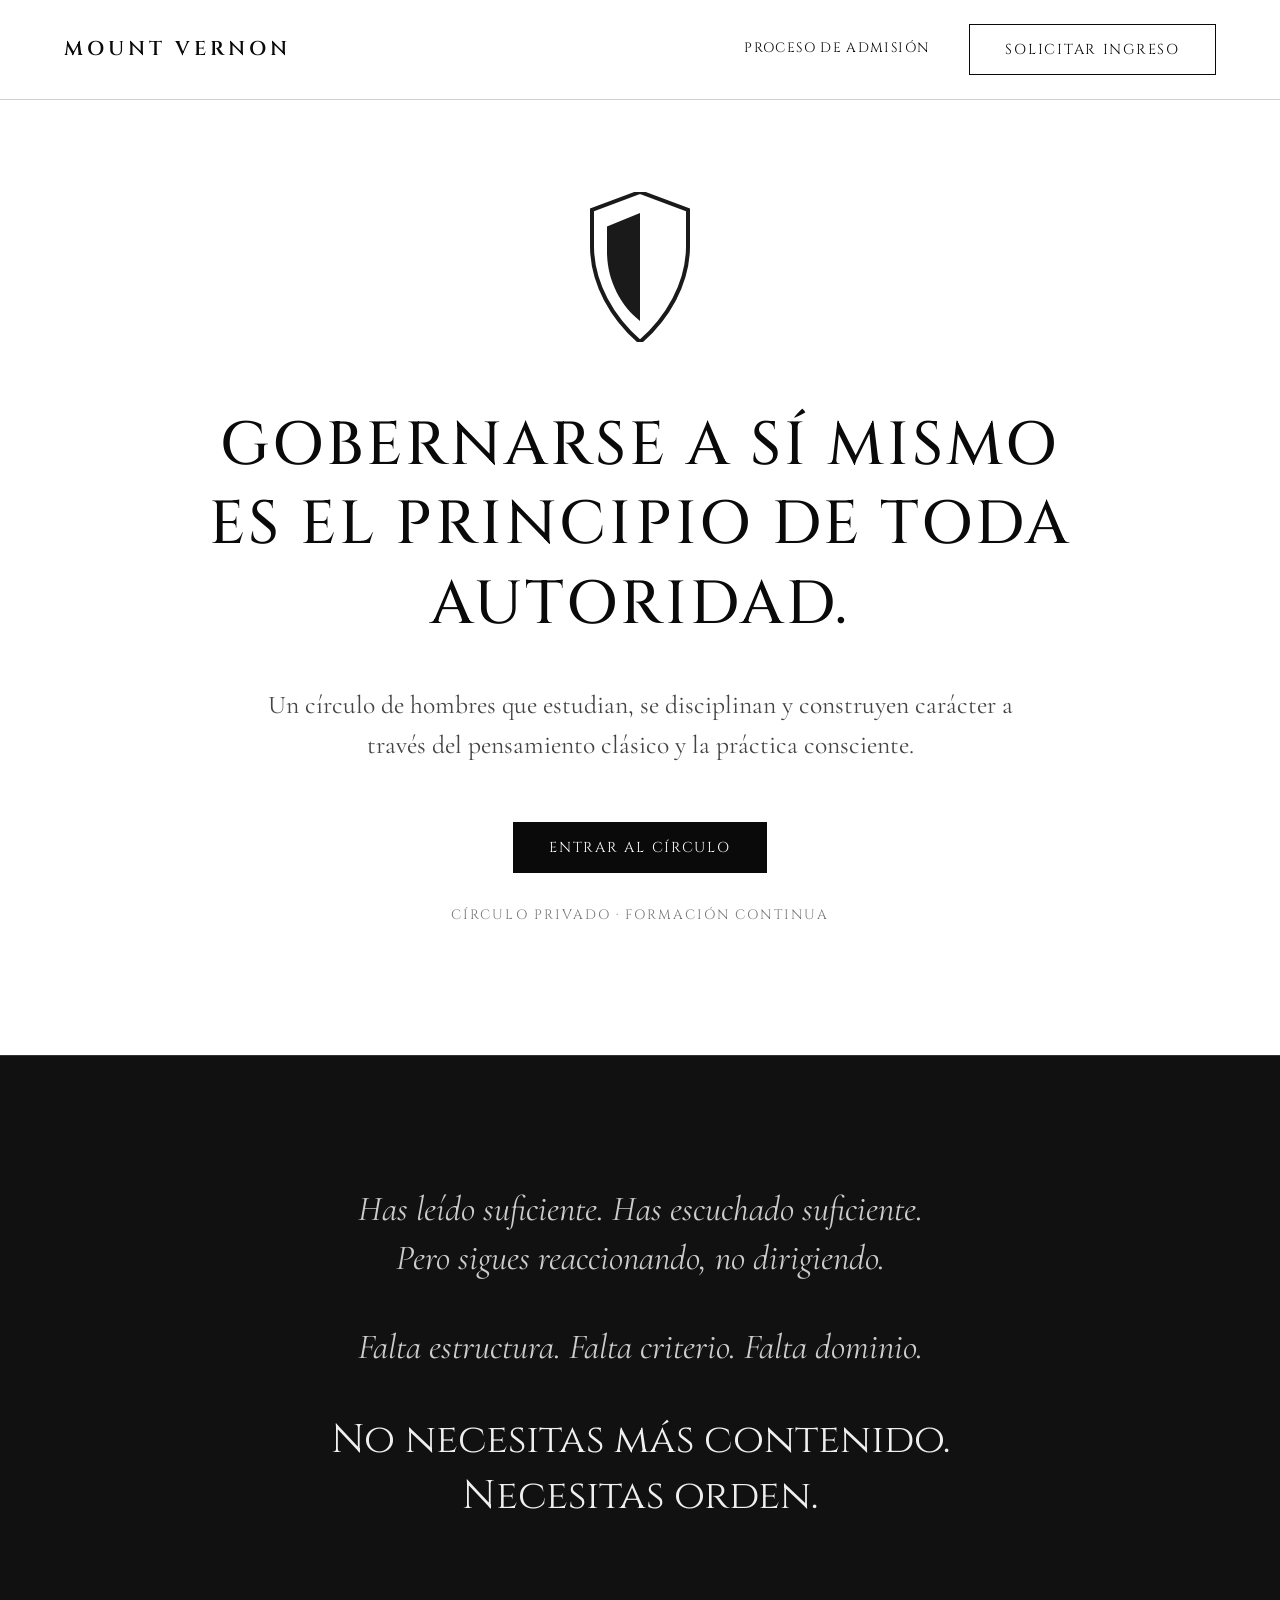
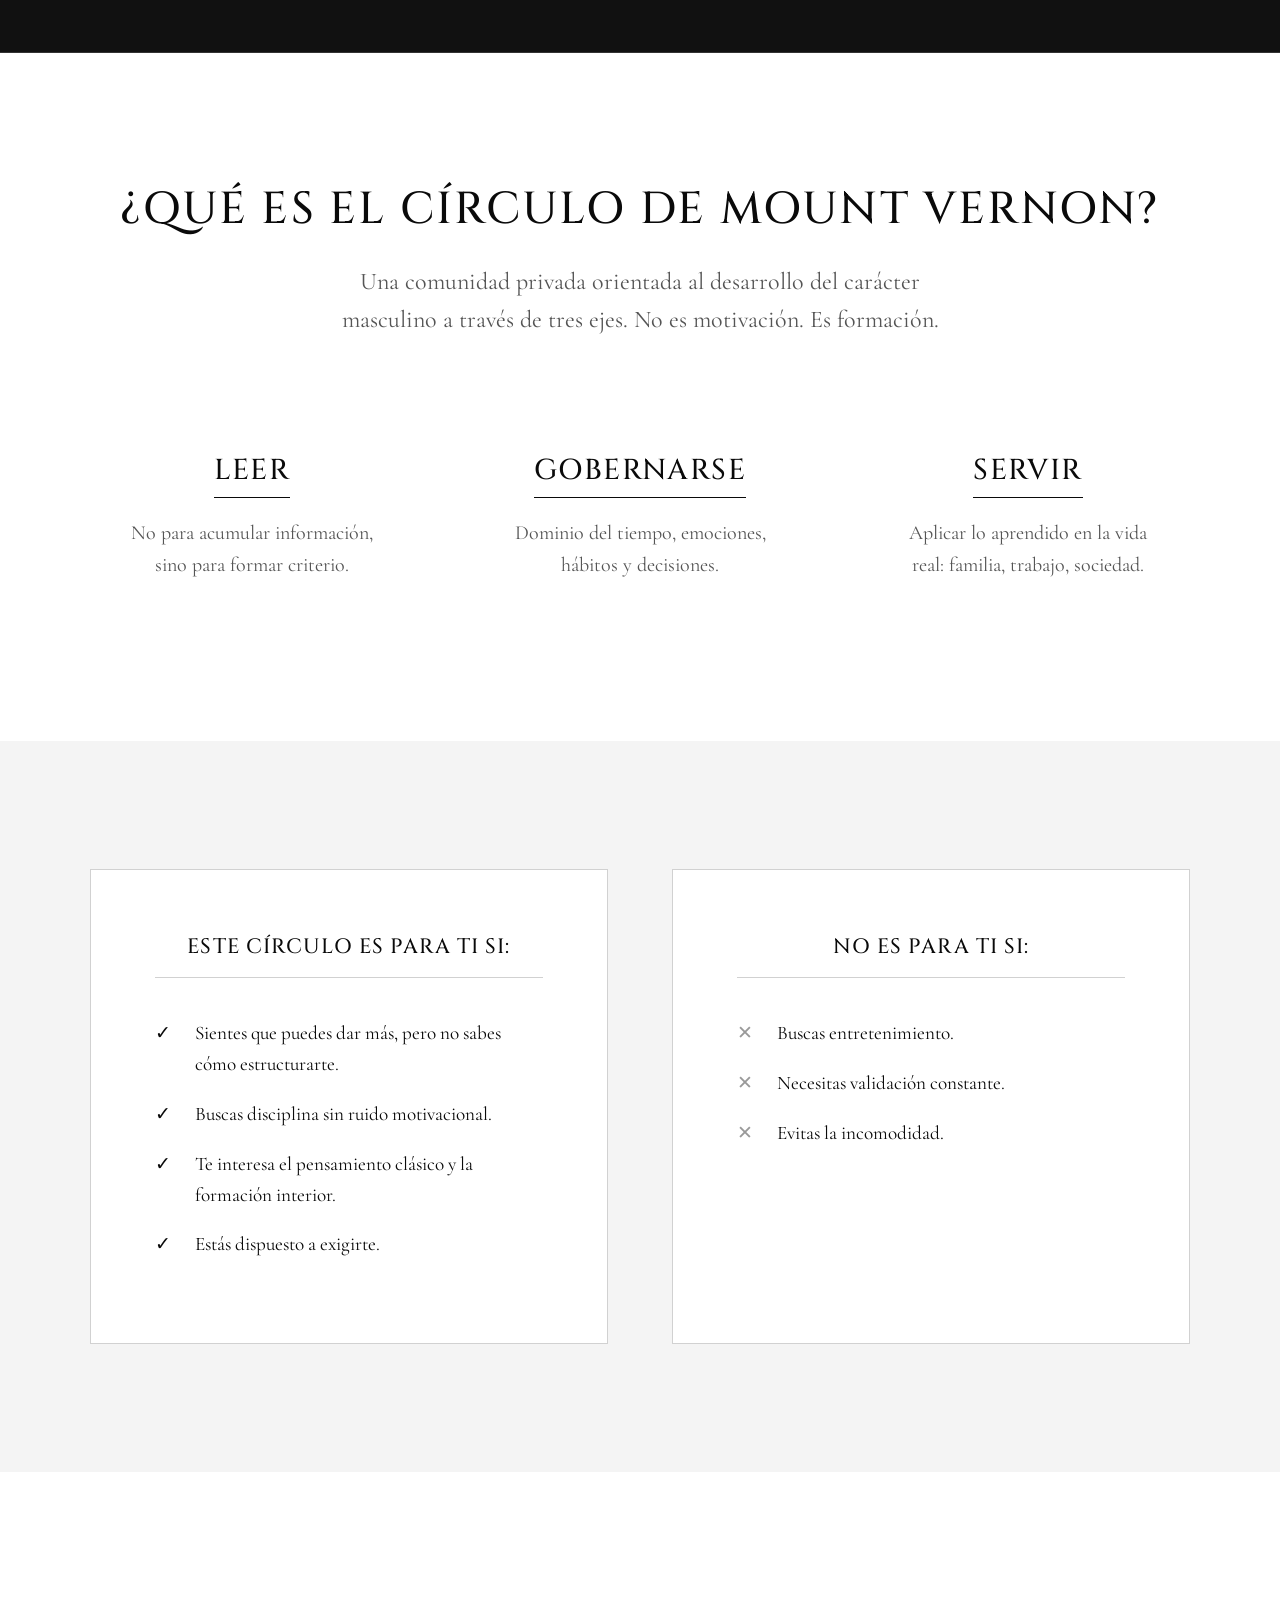
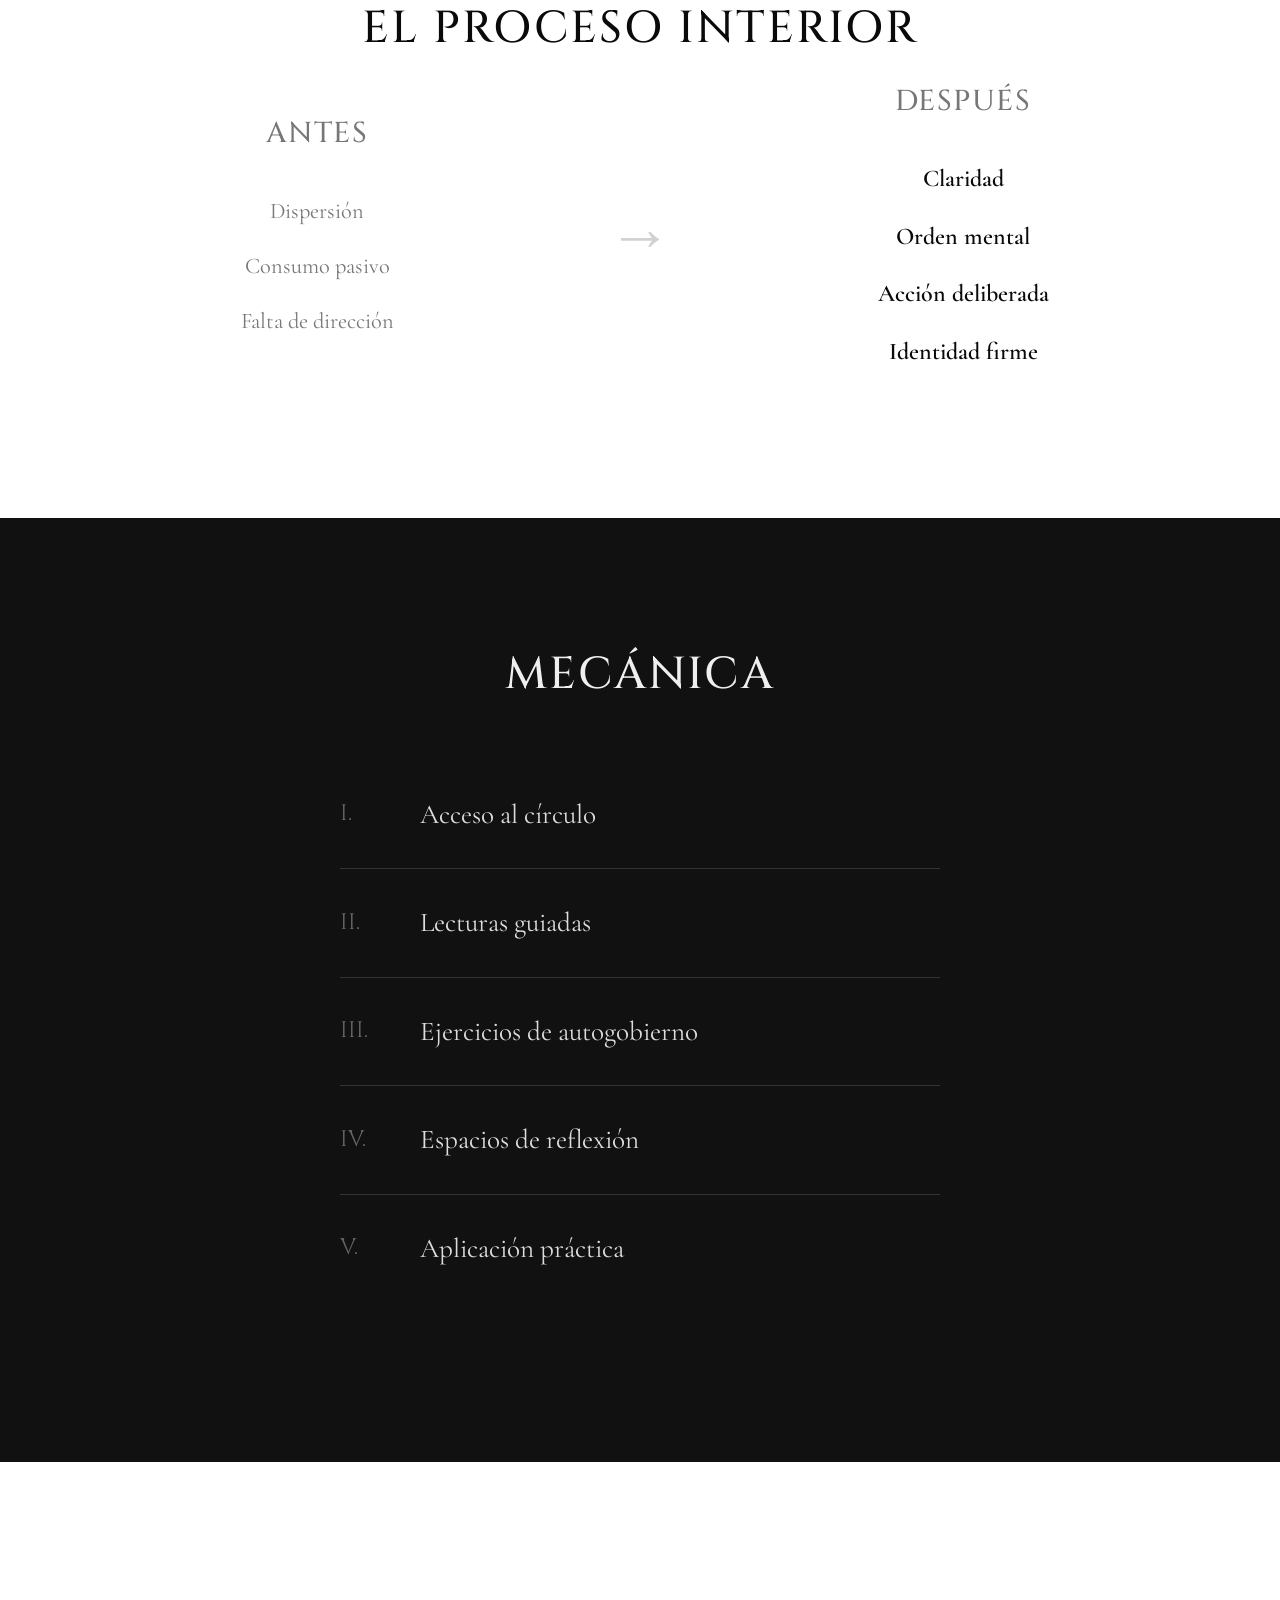
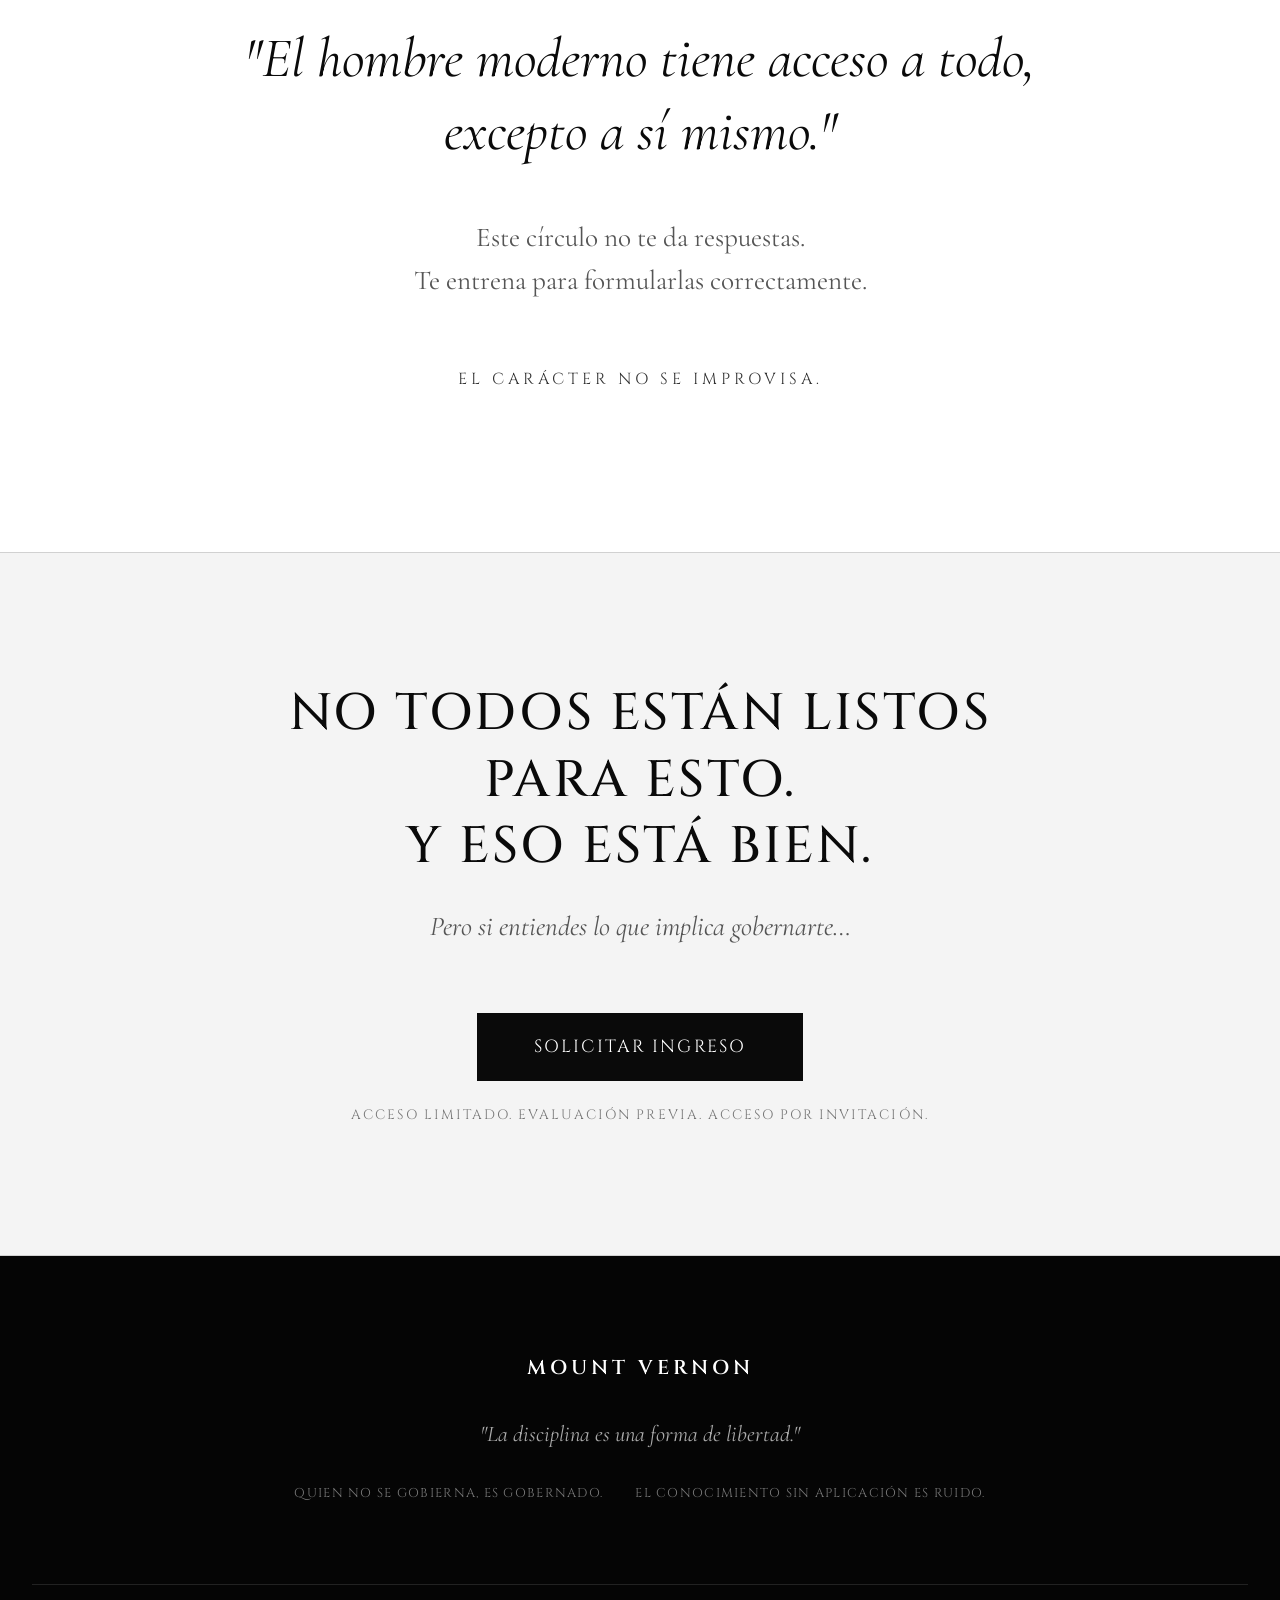
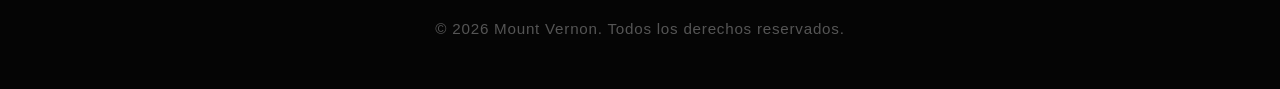
==== index.html @ 5b5f28da "feat: Implement initial Mount Vernon Circle landing page with HTML structure and CSS styling." ====
<!DOCTYPE html>
<html lang="es">
<head>
    <meta charset="UTF-8">
    <meta name="viewport" content="width=device-width, initial-scale=1.0">
    <title>Círculo de Mount Vernon</title>
    <link rel="stylesheet" href="styles.css">
    <link href="https://fonts.googleapis.com/css2?family=Cormorant+Garamond:ital,wght@0,400;0,500;0,600;0,700;1,400&family=Cinzel:wght@400;500;600;700&display=swap" rel="stylesheet">
</head>
<body>
    <header class="navbar">
        <div class="logo">MOUNT VERNON</div>
        <div class="nav-links">
            <a href="#proceso" class="nav-link">Proceso de admisión</a>
            <a href="#solicitar" class="btn btn-outline">Solicitar ingreso</a>
        </div>
    </header>

    <main>
        <!-- Hero Section -->
        <section class="hero symmetric">
            <div class="shield-placeholder">
                <svg width="120" height="150" viewBox="0 0 120 150" fill="none" xmlns="http://www.w3.org/2000/svg">
                    <path d="M60 0L12 18V54C12 91.56 32.58 126.3 60 150C87.42 126.3 108 91.56 108 54V18L60 0Z" stroke="#1A1A1A" stroke-width="4"/>
                    <path d="M60 21L27 34.5V60C27 88.08 40.59 113.85 60 129V21Z" fill="#1A1A1A"/>
                </svg>
            </div>
            <h1 class="headline">Gobernarse a sí mismo es el principio de toda autoridad.</h1>
            <p class="subtitle">Un círculo de hombres que estudian, se disciplinan y construyen carácter a través del pensamiento clásico y la práctica consciente.</p>
            <a href="#solicitar" class="btn btn-solid">Entrar al Círculo</a>
            <p class="microcopy">Círculo privado · Formación continua</p>
        </section>

        <!-- El Problema -->
        <section class="problem symmetric bg-dark text-light">
            <div class="narrow-container fadeIn">
                <p class="lead">Has leído suficiente. Has escuchado suficiente.<br>Pero sigues reaccionando, no dirigiendo.</p>
                <p class="lead">Falta estructura. Falta criterio. Falta dominio.</p>
                <p class="lead emphasis">No necesitas más contenido.<br>Necesitas orden.</p>
            </div>
        </section>

        <!-- Qué es el Círculo -->
        <section class="what-is symmetric">
            <h2 class="section-title">¿Qué es el Círculo de Mount Vernon?</h2>
            <p class="section-desc">Una comunidad privada orientada al desarrollo del carácter masculino a través de tres ejes. No es motivación. Es formación.</p>
            
            <div class="pillars">
                <div class="pillar">
                    <h3 class="pillar-title">Leer</h3>
                    <p>No para acumular información, sino para formar criterio.</p>
                </div>
                <div class="pillar">
                    <h3 class="pillar-title">Gobernarse</h3>
                    <p>Dominio del tiempo, emociones, hábitos y decisiones.</p>
                </div>
                <div class="pillar">
                    <h3 class="pillar-title">Servir</h3>
                    <p>Aplicar lo aprendido en la vida real: familia, trabajo, sociedad.</p>
                </div>
            </div>
        </section>

        <!-- Filtro: Para quién es -->
        <section class="filter symmetric bg-light">
            <div class="split-container">
                <div class="filter-box">
                    <h3 class="box-title">Este círculo es para ti si:</h3>
                    <ul class="check-list">
                        <li>Sientes que puedes dar más, pero no sabes cómo estructurarte.</li>
                        <li>Buscas disciplina sin ruido motivacional.</li>
                        <li>Te interesa el pensamiento clásico y la formación interior.</li>
                        <li>Estás dispuesto a exigirte.</li>
                    </ul>
                </div>
                <div class="filter-box">
                    <h3 class="box-title">No es para ti si:</h3>
                    <ul class="cross-list">
                        <li>Buscas entretenimiento.</li>
                        <li>Necesitas validación constante.</li>
                        <li>Evitas la incomodidad.</li>
                    </ul>
                </div>
            </div>
        </section>

        <!-- Transformación -->
        <section class="transformation symmetric">
            <h2 class="section-title">El Proceso Interior</h2>
            <div class="split-container align-center">
                <div class="trans-box before">
                    <h4 class="trans-label">Antes</h4>
                    <ul class="minimal-list">
                        <li>Dispersión</li>
                        <li>Consumo pasivo</li>
                        <li>Falta de dirección</li>
                    </ul>
                </div>
                <div class="trans-divider">
                    <span class="arrow">→</span>
                </div>
                <div class="trans-box after">
                    <h4 class="trans-label">Después</h4>
                    <ul class="minimal-list highlight">
                        <li>Claridad</li>
                        <li>Orden mental</li>
                        <li>Acción deliberada</li>
                        <li>Identidad firme</li>
                    </ul>
                </div>
            </div>
        </section>

        <!-- Mecánica -->
        <section id="proceso" class="mechanics symmetric bg-dark text-light">
            <h2 class="section-title text-light">Mecánica</h2>
            <ol class="steps-list">
                <li><span class="step-num">I.</span> Acceso al círculo</li>
                <li><span class="step-num">II.</span> Lecturas guiadas</li>
                <li><span class="step-num">III.</span> Ejercicios de autogobierno</li>
                <li><span class="step-num">IV.</span> Espacios de reflexión</li>
                <li><span class="step-num">V.</span> Aplicación práctica</li>
            </ol>
        </section>

        <!-- Mensaje Filosófico -->
        <section class="philosophy symmetric">
            <blockquote class="quote">
                "El hombre moderno tiene acceso a todo, excepto a sí mismo."
            </blockquote>
            <p class="quote-desc">Este círculo no te da respuestas.<br>Te entrena para formularlas correctamente.</p>
            <p class="microcopy-alt">El carácter no se improvisa.</p>
        </section>

        <!-- CTA Final -->
        <section id="solicitar" class="final-cta symmetric bg-light border-top">
            <div class="narrow-container">
                <h2 class="final-heading">No todos están listos para esto.<br>Y eso está bien.</h2>
                <p class="final-sub">Pero si entiendes lo que implica gobernarte…</p>
                <div class="cta-wrapper">
                    <a href="#" class="btn btn-solid large hover-invert">Solicitar ingreso</a>
                    <p class="microcopy meta-text">Acceso limitado. Evaluación previa. Acceso por invitación.</p>
                </div>
            </div>
        </section>
    </main>

    <footer class="footer symmetric">
        <p class="footer-logo">MOUNT VERNON</p>
        <p class="footer-text">"La disciplina es una forma de libertad."</p>
        <div class="footer-links">
            <a href="#">Quien no se gobierna, es gobernado.</a>
            <a href="#">El conocimiento sin aplicación es ruido.</a>
        </div>
        <p class="footer-copy">&copy; 2026 Mount Vernon. Todos los derechos reservados.</p>
    </footer>

    <script>
        // Simple fade-in animation on scroll
        const observer = new IntersectionObserver((entries) => {
            entries.forEach(entry => {
                if(entry.isIntersecting) {
                    entry.target.style.opacity = '1';
                    entry.target.style.transform = 'translateY(0)';
                }
            });
        }, { threshold: 0.1 });

        document.querySelectorAll('section').forEach(section => {
            section.style.opacity = '0';
            section.style.transform = 'translateY(20px)';
            section.style.transition = 'all 0.8s ease-out';
            observer.observe(section);
        });
    </script>
</body>
</html>
---- styles.css ----
/* Reset & Base */
* {
    margin: 0;
    padding: 0;
    box-sizing: border-box;
}

:root {
    --color-bg-light: #F4F4F4;
    --color-bg-white: #FFFFFF;
    --color-bg-dark: #111111;
    --color-text-dark: #0A0A0A;
    --color-text-light: #EFEFEF;
    --color-border: #D1D1D1;
    --color-border-dark: #333333;
    
    --font-serif: 'Cormorant Garamond', serif;
    --font-heading: 'Cinzel', serif;
}

body {
    font-family: var(--font-serif);
    background-color: var(--color-bg-white);
    color: var(--color-text-dark);
    line-height: 1.6;
    font-size: 1.15rem;
    -webkit-font-smoothing: antialiased;
    overflow-x: hidden;
}

/* Typography */
h1, h2, h3, h4, h5, h6 {
    font-family: var(--font-heading);
    font-weight: 500;
    text-transform: uppercase;
    letter-spacing: 0.05em;
    line-height: 1.3;
}

p {
    color: #333;
}

.bg-dark p {
    color: #CCC;
}

/* Layout utilities */
.symmetric {
    text-align: center;
    padding: 8rem 2rem;
    display: flex;
    flex-direction: column;
    align-items: center;
}

.bg-dark {
    background-color: var(--color-bg-dark);
    color: var(--color-text-light);
}

.bg-light {
    background-color: var(--color-bg-light);
}

.text-light {
    color: var(--color-text-light) !important;
}

.narrow-container {
    max-width: 800px;
    margin: 0 auto;
}

/* Navbar */
.navbar {
    display: flex;
    justify-content: space-between;
    align-items: center;
    padding: 1.5rem 4rem;
    border-bottom: 1px solid var(--color-border);
    position: fixed;
    top: 0;
    width: 100%;
    background: rgba(255, 255, 255, 0.95);
    backdrop-filter: blur(5px);
    z-index: 100;
}

.logo, .footer-logo {
    font-family: var(--font-heading);
    font-size: 1.25rem;
    letter-spacing: 0.2em;
    font-weight: 600;
    color: var(--color-text-dark);
}

.nav-links {
    display: flex;
    align-items: center;
    gap: 2.5rem;
}

.nav-link {
    font-family: var(--font-heading);
    font-size: 0.85rem;
    text-transform: uppercase;
    letter-spacing: 0.1em;
    color: var(--color-text-dark);
    text-decoration: none;
    transition: opacity 0.3s ease;
}

.nav-link:hover {
    opacity: 0.6;
}

/* Buttons */
.btn {
    display: inline-block;
    padding: 0.8rem 2.2rem;
    font-family: var(--font-heading);
    font-size: 0.9rem;
    text-transform: uppercase;
    letter-spacing: 0.12em;
    text-decoration: none;
    transition: all 0.4s ease;
    cursor: pointer;
}

.btn-outline {
    border: 1px solid var(--color-text-dark);
    color: var(--color-text-dark);
    background: transparent;
}

.btn-outline:hover {
    background: var(--color-text-dark);
    color: var(--color-bg-white);
}

.btn-solid {
    border: 1px solid var(--color-text-dark);
    background: var(--color-text-dark);
    color: var(--color-bg-white);
}

.btn-solid:hover {
    background: transparent;
    color: var(--color-text-dark);
}

.bg-dark .btn-solid {
    border-color: var(--color-text-light);
    background: var(--color-text-light);
    color: var(--color-bg-dark);
}

.bg-dark .btn-solid:hover {
    background: transparent;
    color: var(--color-text-light);
}

.btn.large {
    padding: 1.2rem 3.5rem;
    font-size: 1.1rem;
}

/* Hero */
.hero {
    padding-top: 12rem;
    padding-bottom: 8rem;
    min-height: 90vh;
    justify-content: center;
}

.shield-placeholder {
    margin-bottom: 3.5rem;
}

.headline {
    font-size: 3.8rem;
    max-width: 900px;
    margin-bottom: 2.5rem;
    color: var(--color-text-dark);
}

.subtitle {
    font-size: 1.6rem;
    max-width: 750px;
    margin-bottom: 3.5rem;
    color: #444;
}

.microcopy {
    margin-top: 2rem;
    font-size: 0.85rem;
    text-transform: uppercase;
    letter-spacing: 0.15em;
    font-family: var(--font-heading);
    color: #777;
}

/* Problem */
.problem {
    border-top: 1px solid var(--color-border-dark);
    border-bottom: 1px solid var(--color-border-dark);
}

.problem .lead {
    font-size: 2.2rem;
    margin-bottom: 2.5rem;
    line-height: 1.4;
    font-style: italic;
    color: #CCC;
}

.problem .lead.emphasis {
    font-style: normal;
    font-family: var(--font-heading);
    font-size: 2.5rem;
    margin-bottom: 0;
    color: var(--color-text-light);
}

/* What is */
.section-title {
    font-size: 2.8rem;
    margin-bottom: 1.5rem;
}

.section-desc {
    font-size: 1.5rem;
    max-width: 650px;
    margin-bottom: 5rem;
    color: #555;
}

.pillars {
    display: flex;
    justify-content: center;
    gap: 4rem;
    max-width: 1100px;
    width: 100%;
}

.pillar {
    flex: 1;
    text-align: center;
    padding: 2rem;
}

.pillar-title {
    font-size: 1.8rem;
    margin-bottom: 1.2rem;
    border-bottom: 1px solid var(--color-text-dark);
    padding-bottom: 0.5rem;
    display: inline-block;
}

.pillar p {
    font-size: 1.25rem;
    color: #555;
}

/* Filter */
.split-container {
    display: flex;
    max-width: 1100px;
    width: 100%;
    gap: 4rem;
    justify-content: center;
}

.align-center {
    align-items: center;
}

.filter-box {
    flex: 1;
    text-align: left;
    padding: 4rem;
    background: var(--color-bg-white);
    border: 1px solid var(--color-border);
    transition: transform 0.3s ease, box-shadow 0.3s ease;
}

.filter-box:hover {
    transform: translateY(-5px);
    box-shadow: 0 10px 30px rgba(0,0,0,0.05);
}

.box-title {
    font-size: 1.3rem;
    margin-bottom: 2.5rem;
    text-align: center;
    border-bottom: 1px solid var(--color-border);
    padding-bottom: 1rem;
}

ul.check-list, ul.cross-list {
    list-style: none;
    font-size: 1.2rem;
}

ul.check-list li, ul.cross-list li {
    margin-bottom: 1.2rem;
    position: relative;
    padding-left: 2.5rem;
}

ul.check-list li::before {
    content: "✓";
    position: absolute;
    left: 0;
    font-family: sans-serif;
    color: #0A0A0A;
}

ul.cross-list li::before {
    content: "✕";
    position: absolute;
    left: 0;
    font-family: sans-serif;
    color: #999;
}

/* Transformation */
.transformation {
    background-color: var(--color-bg-white);
}

.trans-box {
    flex: 1;
    text-align: center;
}

.trans-label {
    font-size: 1.8rem;
    margin-bottom: 2.5rem;
    color: #777;
}

.trans-divider {
    display: flex;
    align-items: center;
    justify-content: center;
    font-size: 4rem;
    color: var(--color-border);
    font-family: sans-serif;
    font-weight: 100;
}

.minimal-list {
    list-style: none;
    font-size: 1.4rem;
}

.minimal-list li {
    margin-bottom: 1.2rem;
    color: #777;
}

.minimal-list.highlight li {
    color: var(--color-text-dark);
    font-weight: 600;
    font-size: 1.5rem;
}

/* Mechanics */
.steps-list {
    list-style: none;
    text-align: left;
    max-width: 600px;
    width: 100%;
    margin-top: 4rem;
}

.steps-list li {
    font-size: 1.7rem;
    margin-bottom: 2rem;
    padding-bottom: 2rem;
    border-bottom: 1px solid var(--color-border-dark);
    display: flex;
    align-items: center;
    color: #DDD;
}

.steps-list li:last-child {
    border-bottom: none;
}

.step-num {
    font-family: var(--font-heading);
    font-size: 1.4rem;
    margin-right: 2.5rem;
    color: #666;
    width: 2.5rem;
}

/* Philosophy */
.philosophy {
    padding: 10rem 2rem;
    background-color: var(--color-bg-white);
}

.quote {
    font-size: 3.5rem;
    font-style: italic;
    max-width: 900px;
    margin-bottom: 3rem;
    line-height: 1.3;
    color: var(--color-text-dark);
}

.quote-desc {
    font-size: 1.7rem;
    color: #555;
    margin-bottom: 4rem;
}

.microcopy-alt {
    font-family: var(--font-heading);
    text-transform: uppercase;
    letter-spacing: 0.25em;
    font-size: 1rem;
    color: #333;
}

/* Final CTA */
.border-top {
    border-top: 1px solid var(--color-border);
}

.final-heading {
    font-size: 3.2rem;
    margin-bottom: 1.5rem;
}

.final-sub {
    font-size: 1.7rem;
    margin-bottom: 4rem;
    color: #555;
    font-style: italic;
}

.cta-wrapper {
    margin-top: 2rem;
}

.meta-text {
    margin-top: 1.5rem;
}

/* Footer */
.footer {
    padding: 6rem 2rem 3rem;
    border-top: 1px solid var(--color-border);
    background-color: #050505;
    color: var(--color-text-light);
}

.footer-logo {
    color: var(--color-bg-white);
}

.footer-text {
    font-style: italic;
    margin: 2rem 0;
    font-size: 1.4rem;
    color: #AAA;
}

.footer-links {
    margin-bottom: 3rem;
    display: flex;
    gap: 2rem;
    justify-content: center;
}

.footer-links a {
    color: #777;
    text-decoration: none;
    font-family: var(--font-heading);
    font-size: 0.8rem;
    text-transform: uppercase;
    letter-spacing: 0.1em;
}

.footer-copy {
    font-size: 0.95rem;
    color: #555;
    font-family: sans-serif;
    letter-spacing: 0.05em;
    margin-top: 2rem;
    width: 100%;
    border-top: 1px solid #222;
    padding-top: 2rem;
}

/* Responsive */
@media (max-width: 900px) {
    .pillars, .split-container {
        flex-direction: column;
        gap: 3rem;
    }
    
    .trans-divider {
        transform: rotate(90deg);
        margin: 2rem 0;
    }
}

@media (max-width: 768px) {
    .navbar {
        padding: 1rem 1.5rem;
    }
    
    .nav-links {
        display: none; /* simple mobile nav */
    }
    
    .headline {
        font-size: 2.5rem;
    }
    
    .subtitle {
        font-size: 1.3rem;
    }
    
    .problem .lead {
        font-size: 1.6rem;
    }
    
    .problem .lead.emphasis {
        font-size: 2rem;
    }
    
    .section-title {
        font-size: 2.2rem;
    }
    
    .quote {
        font-size: 2.2rem;
    }
    
    .final-heading {
        font-size: 2.2rem;
    }
    
    .symmetric {
        padding: 5rem 1.5rem;
    }
    
    .hero {
        padding-top: 8rem;
    }
}
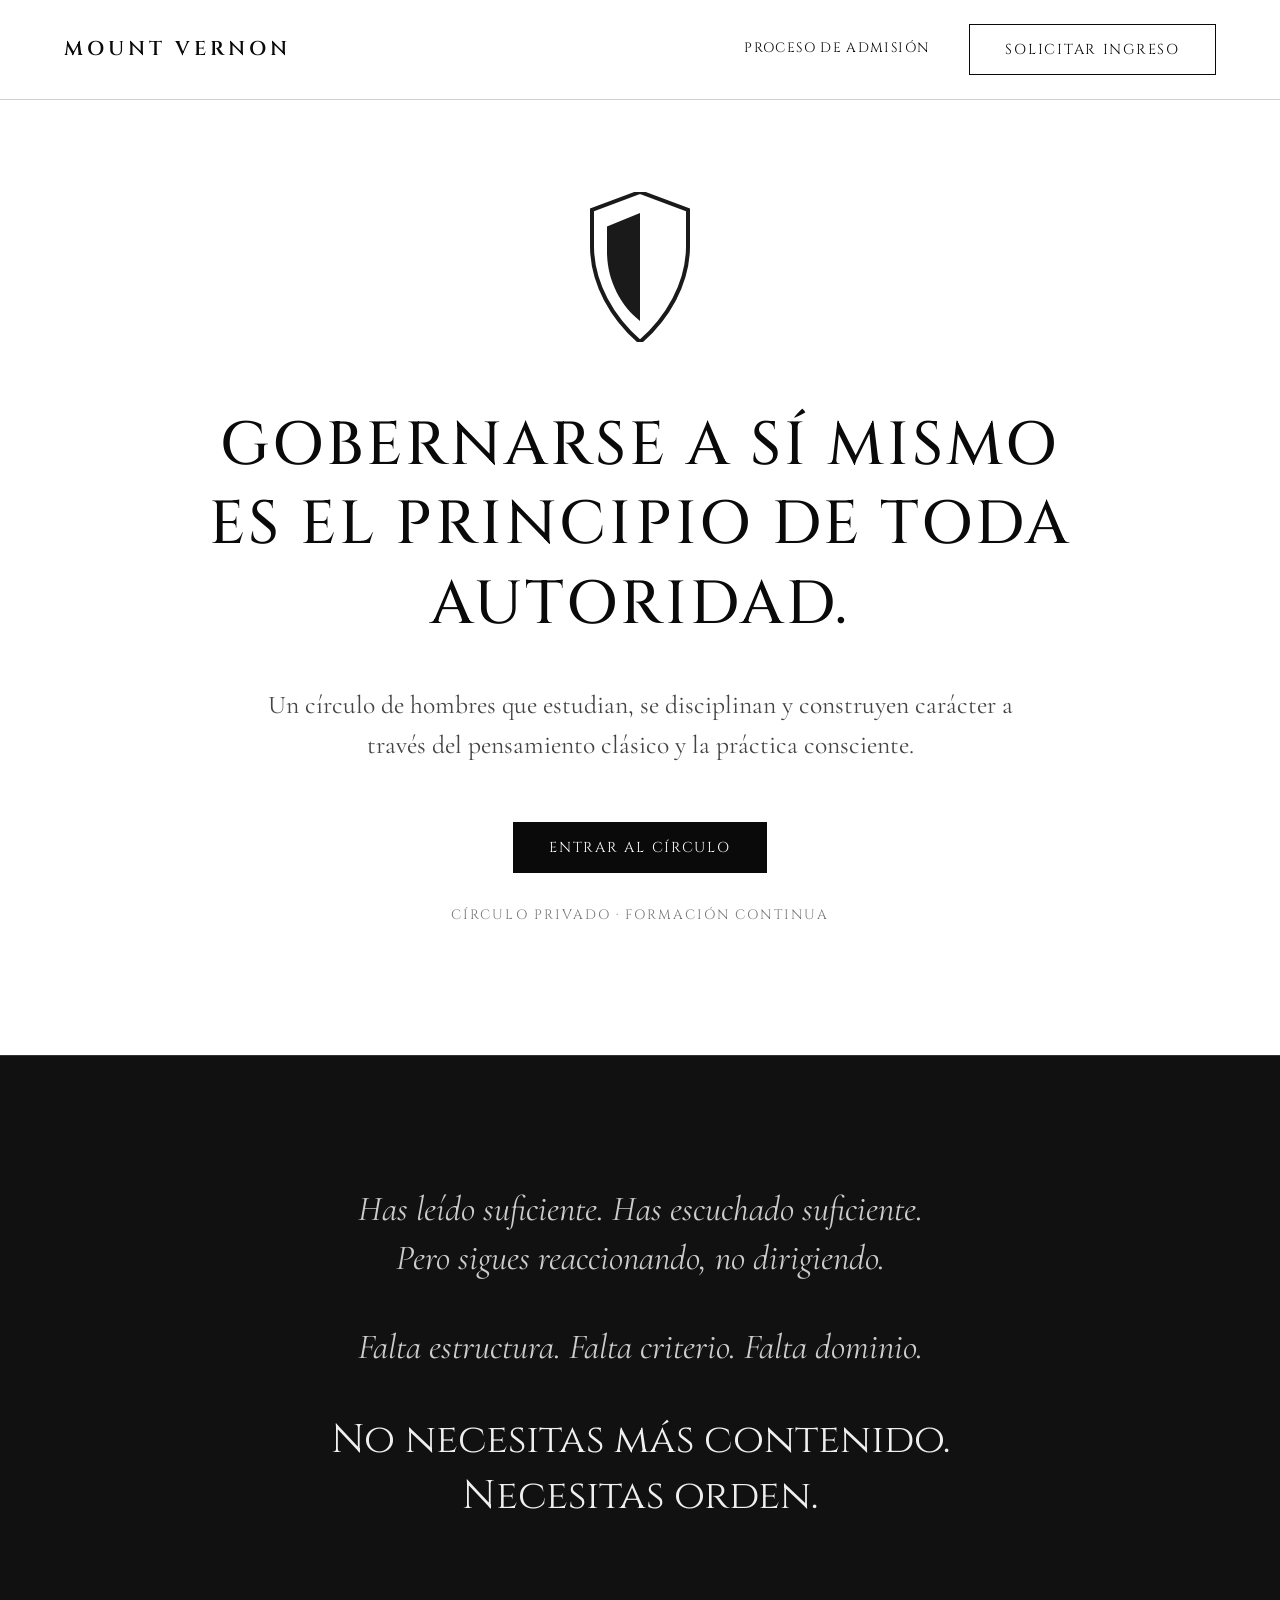
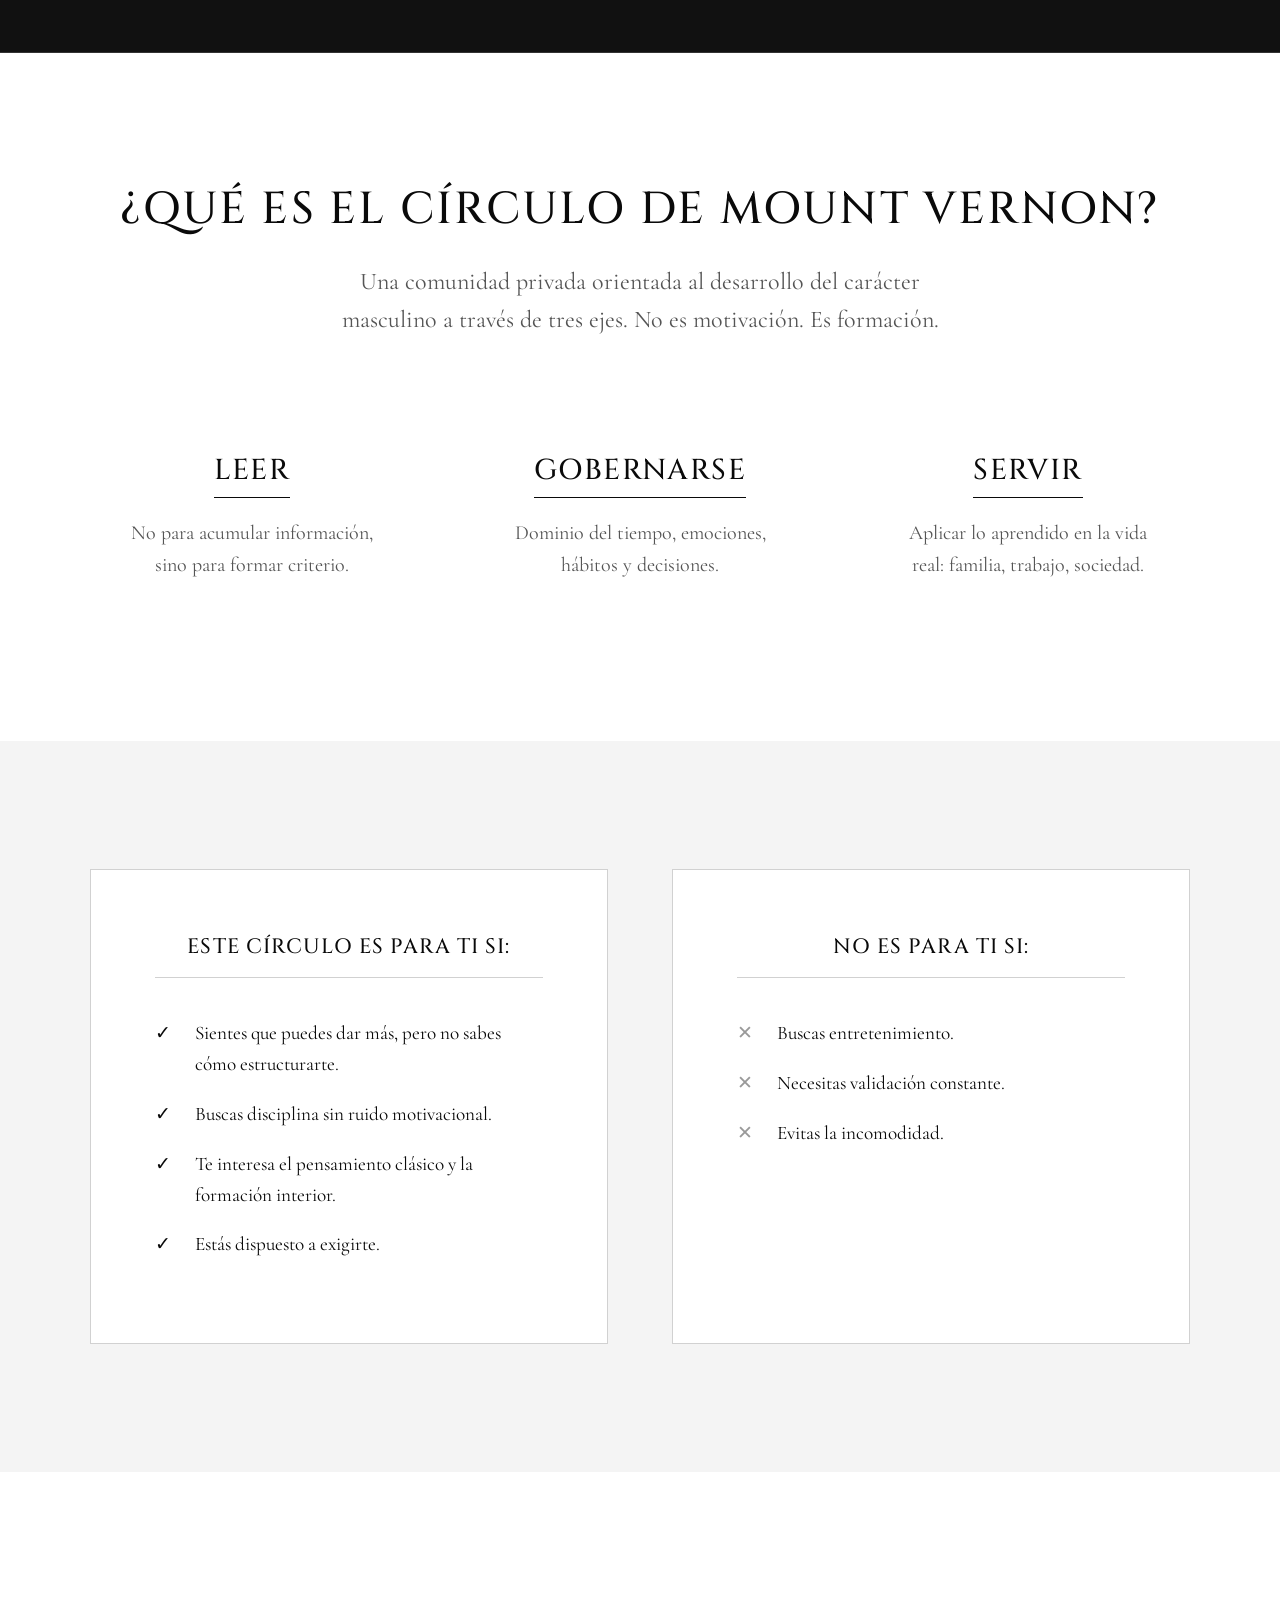
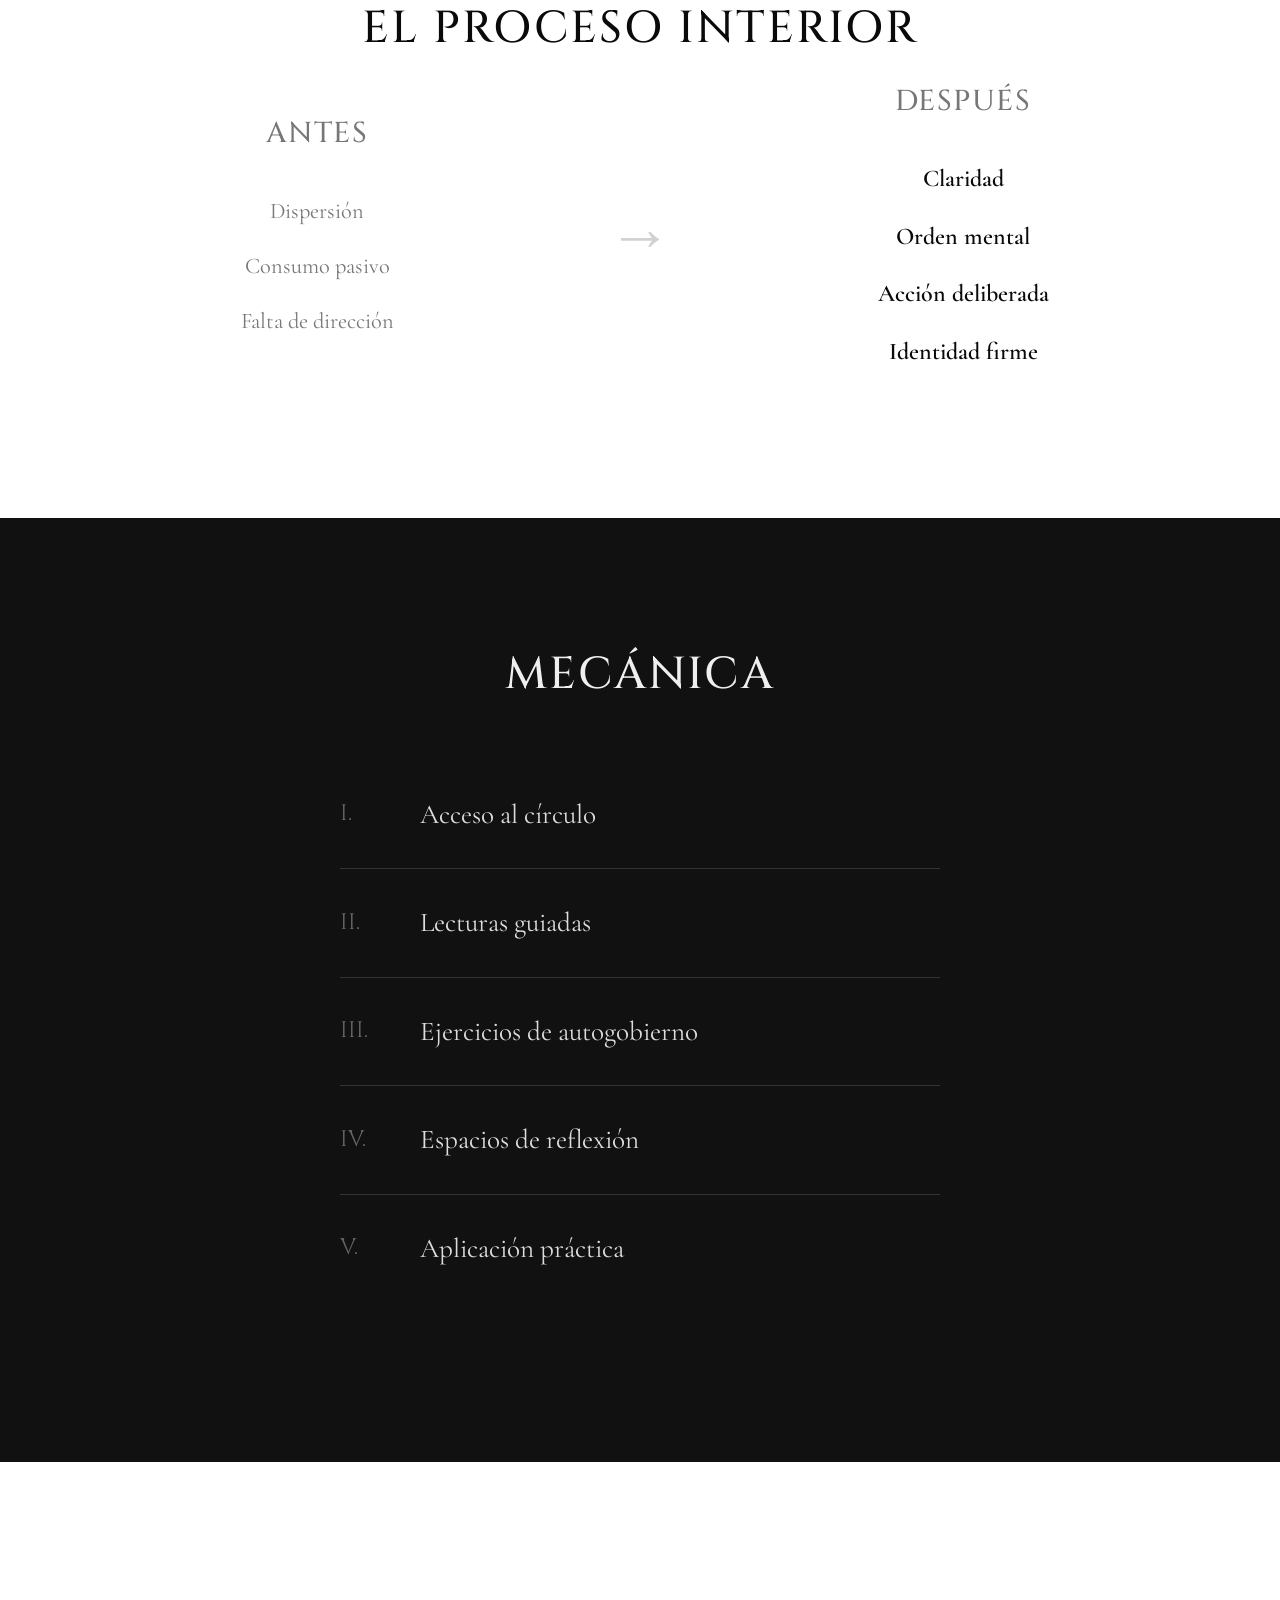
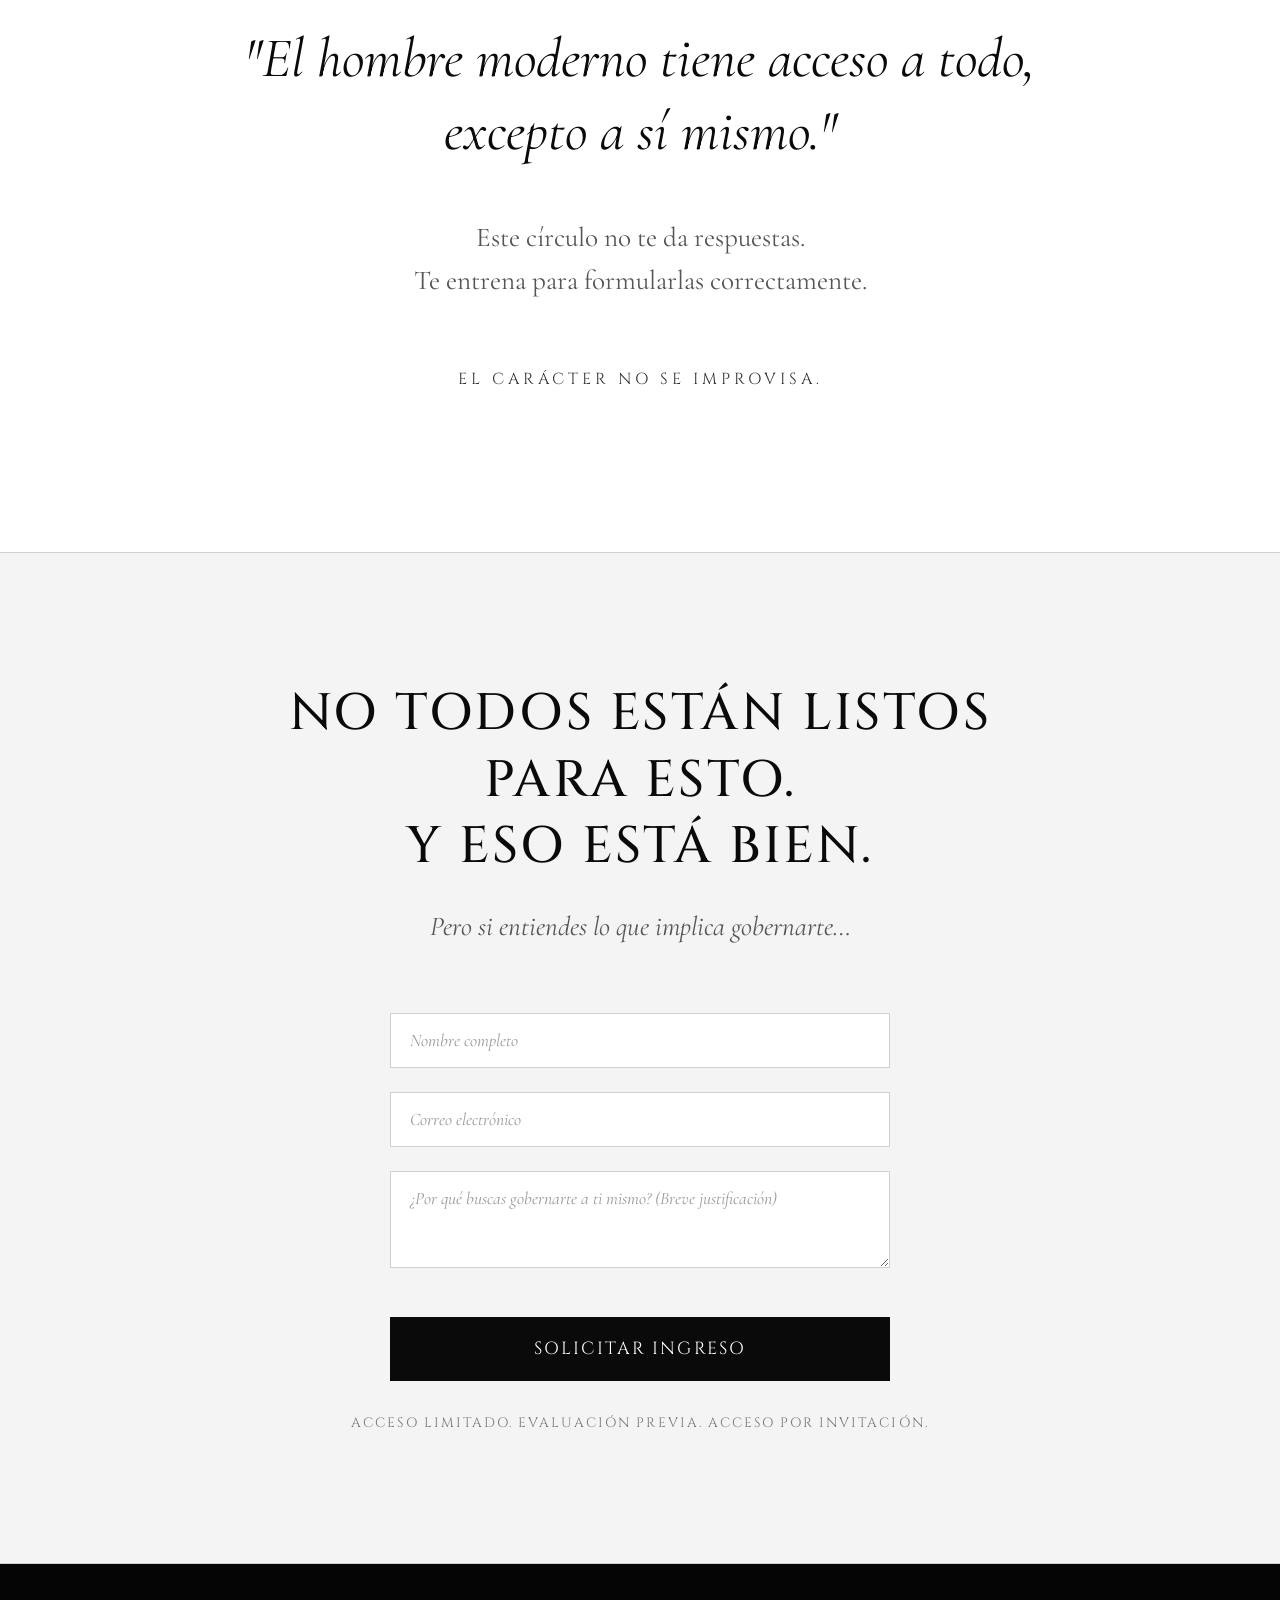
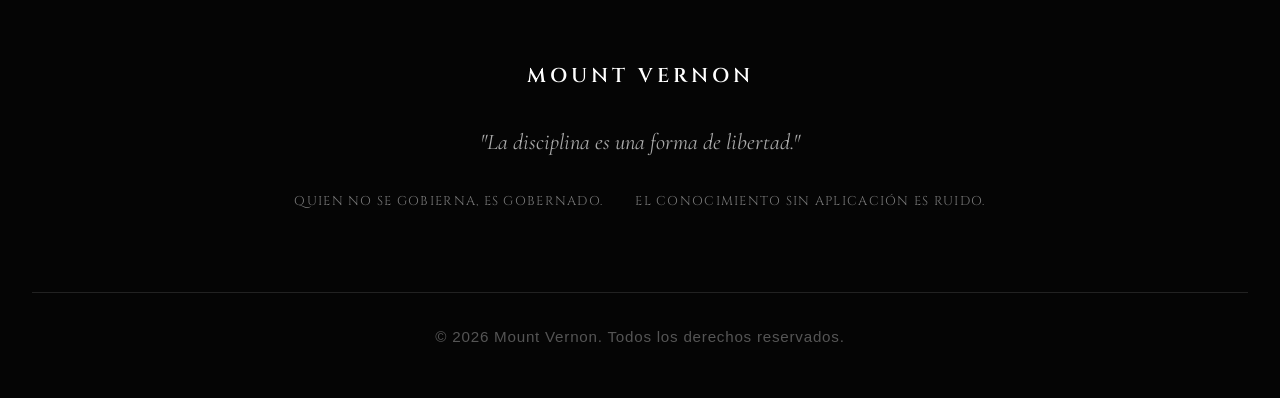
==== commit e007b84b: "feat: Add admission application form to the homepage and implement its corresponding styles." ====
--- a/index.html
+++ b/index.html
@@ -138,7 +138,18 @@
                 <h2 class="final-heading">No todos están listos para esto.<br>Y eso está bien.</h2>
                 <p class="final-sub">Pero si entiendes lo que implica gobernarte…</p>
                 <div class="cta-wrapper">
-                    <a href="#" class="btn btn-solid large hover-invert">Solicitar ingreso</a>
+                    <form name="admision" method="POST" data-netlify="true" class="application-form">
+                        <div class="form-group">
+                            <input type="text" name="name" placeholder="Nombre completo" required>
+                        </div>
+                        <div class="form-group">
+                            <input type="email" name="email" placeholder="Correo electrónico" required>
+                        </div>
+                        <div class="form-group">
+                            <textarea name="motivation" placeholder="¿Por qué buscas gobernarte a ti mismo? (Breve justificación)" rows="3" required></textarea>
+                        </div>
+                        <button type="submit" class="btn btn-solid large hover-invert">Solicitar ingreso</button>
+                    </form>
                     <p class="microcopy meta-text">Acceso limitado. Evaluación previa. Acceso por invitación.</p>
                 </div>
             </div>
--- a/styles.css
+++ b/styles.css
@@ -452,6 +452,51 @@
     margin-top: 1.5rem;
 }
 
+/* Form */
+.application-form {
+    max-width: 500px;
+    margin: 3rem auto 2rem;
+    text-align: left;
+}
+
+.form-group {
+    margin-bottom: 1.5rem;
+}
+
+.form-group input,
+.form-group textarea {
+    width: 100%;
+    padding: 1rem 1.2rem;
+    font-family: var(--font-serif);
+    font-size: 1.1rem;
+    border: 1px solid var(--color-border);
+    background-color: var(--color-bg-white);
+    color: var(--color-text-dark);
+    transition: border-color 0.3s ease, box-shadow 0.3s ease;
+}
+
+.form-group input::placeholder,
+.form-group textarea::placeholder {
+    color: #999;
+    font-style: italic;
+}
+
+.form-group input:focus,
+.form-group textarea:focus {
+    outline: none;
+    border-color: var(--color-text-dark);
+    box-shadow: 0 0 0 1px var(--color-text-dark);
+}
+
+.form-group textarea {
+    resize: vertical;
+}
+
+.application-form .btn {
+    width: 100%;
+    margin-top: 1rem;
+}
+
 /* Footer */
 .footer {
     padding: 6rem 2rem 3rem;
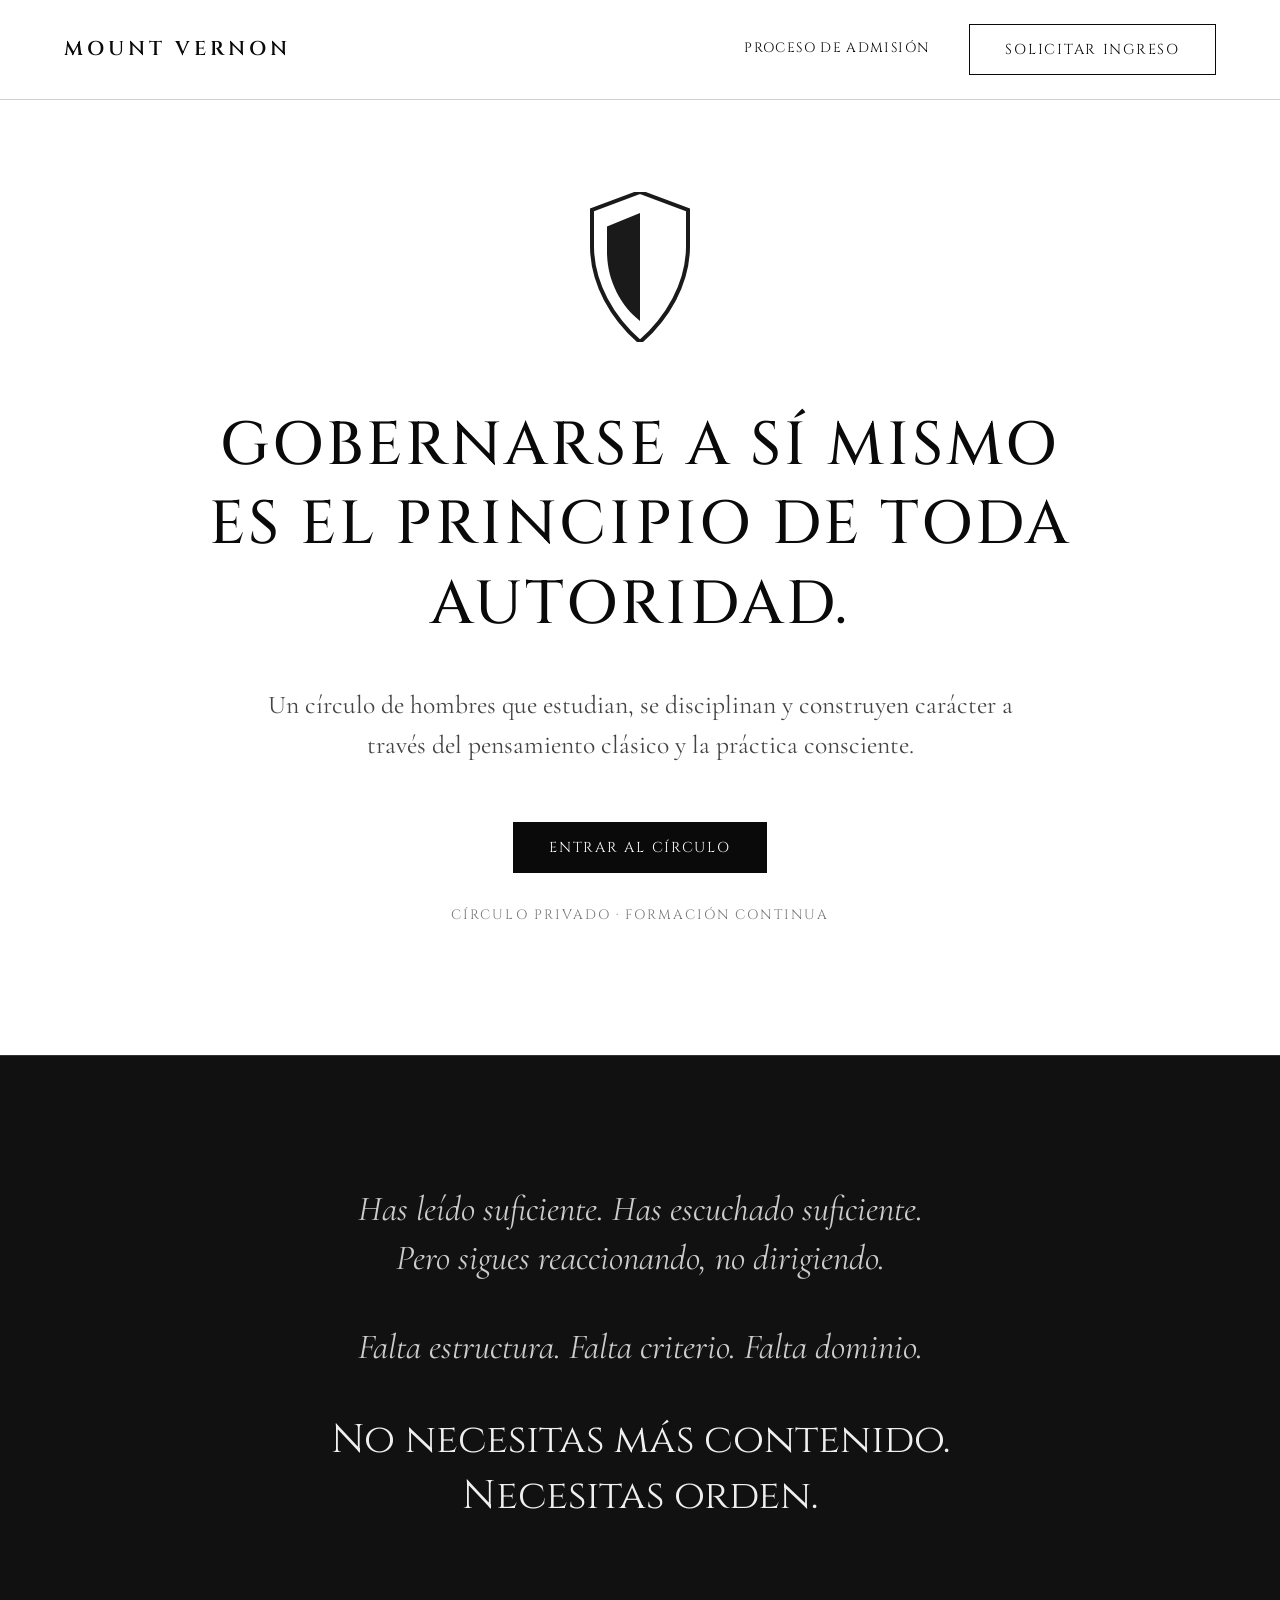
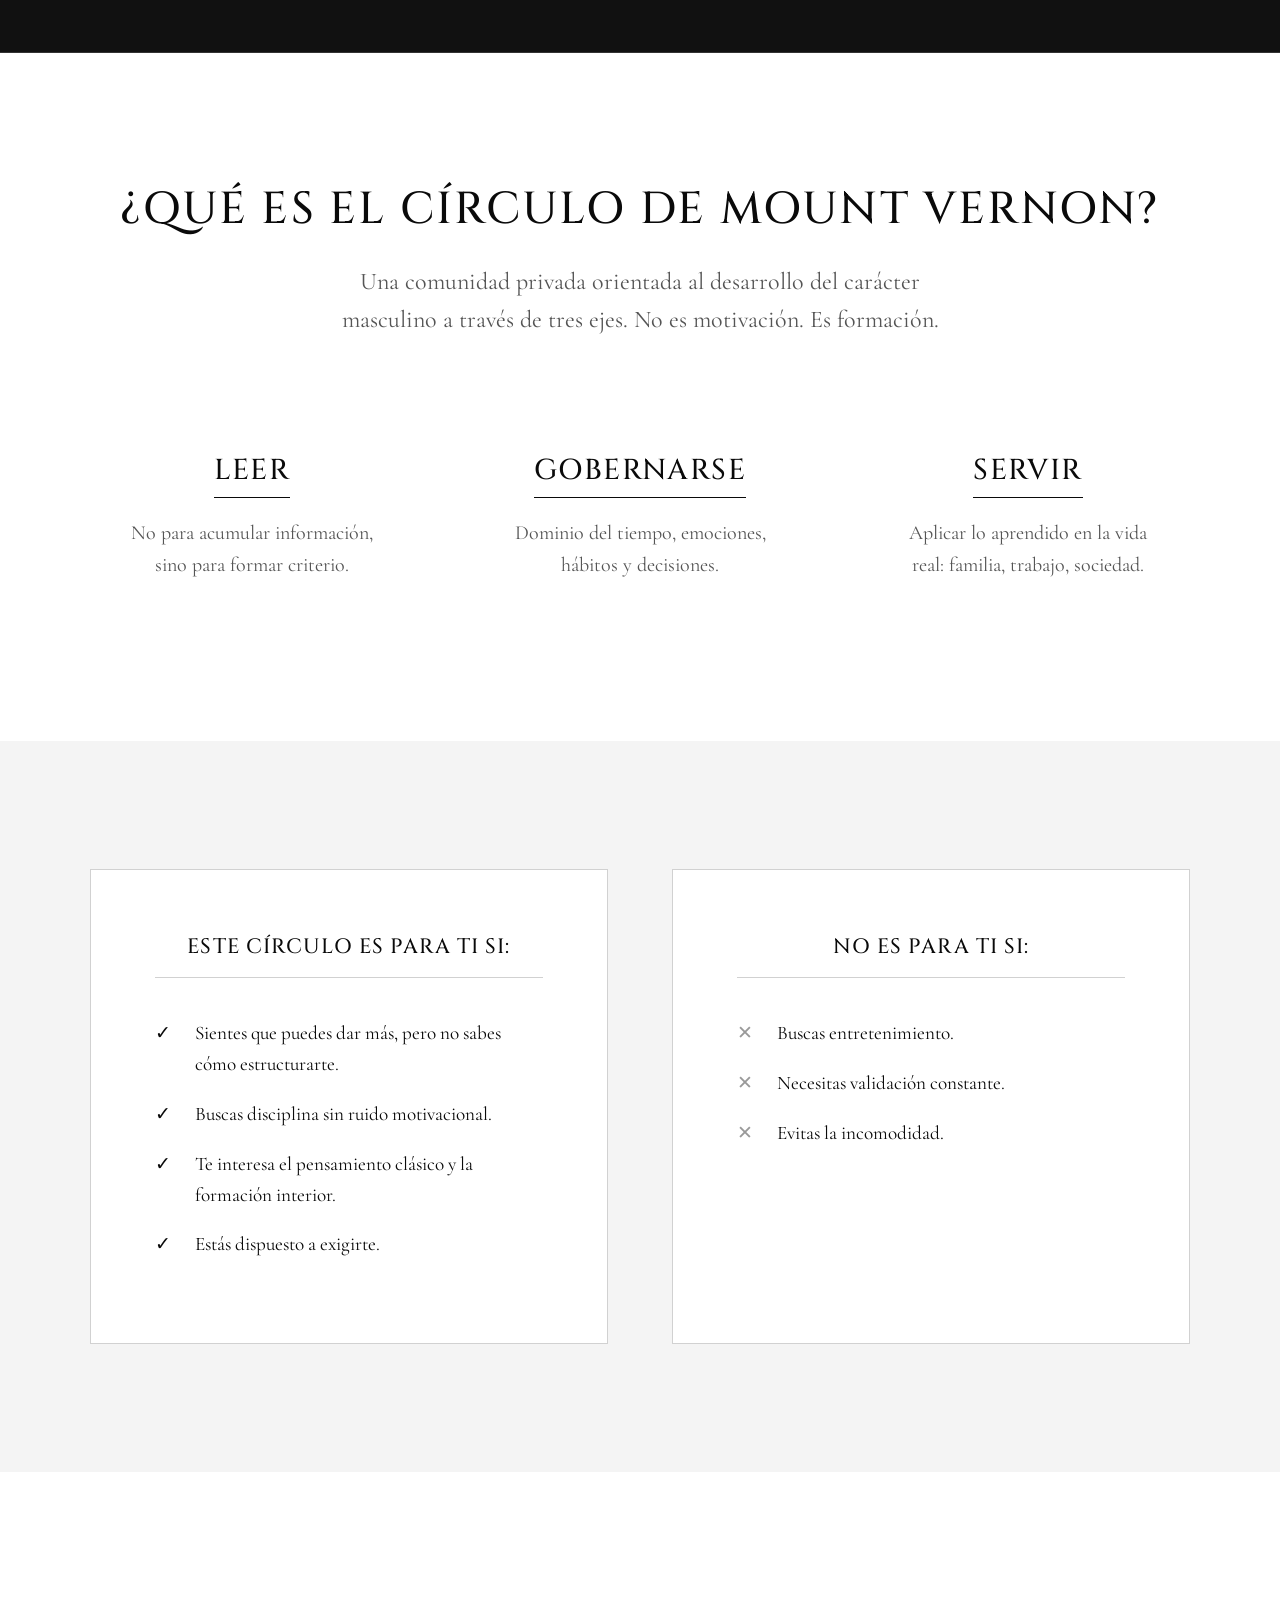
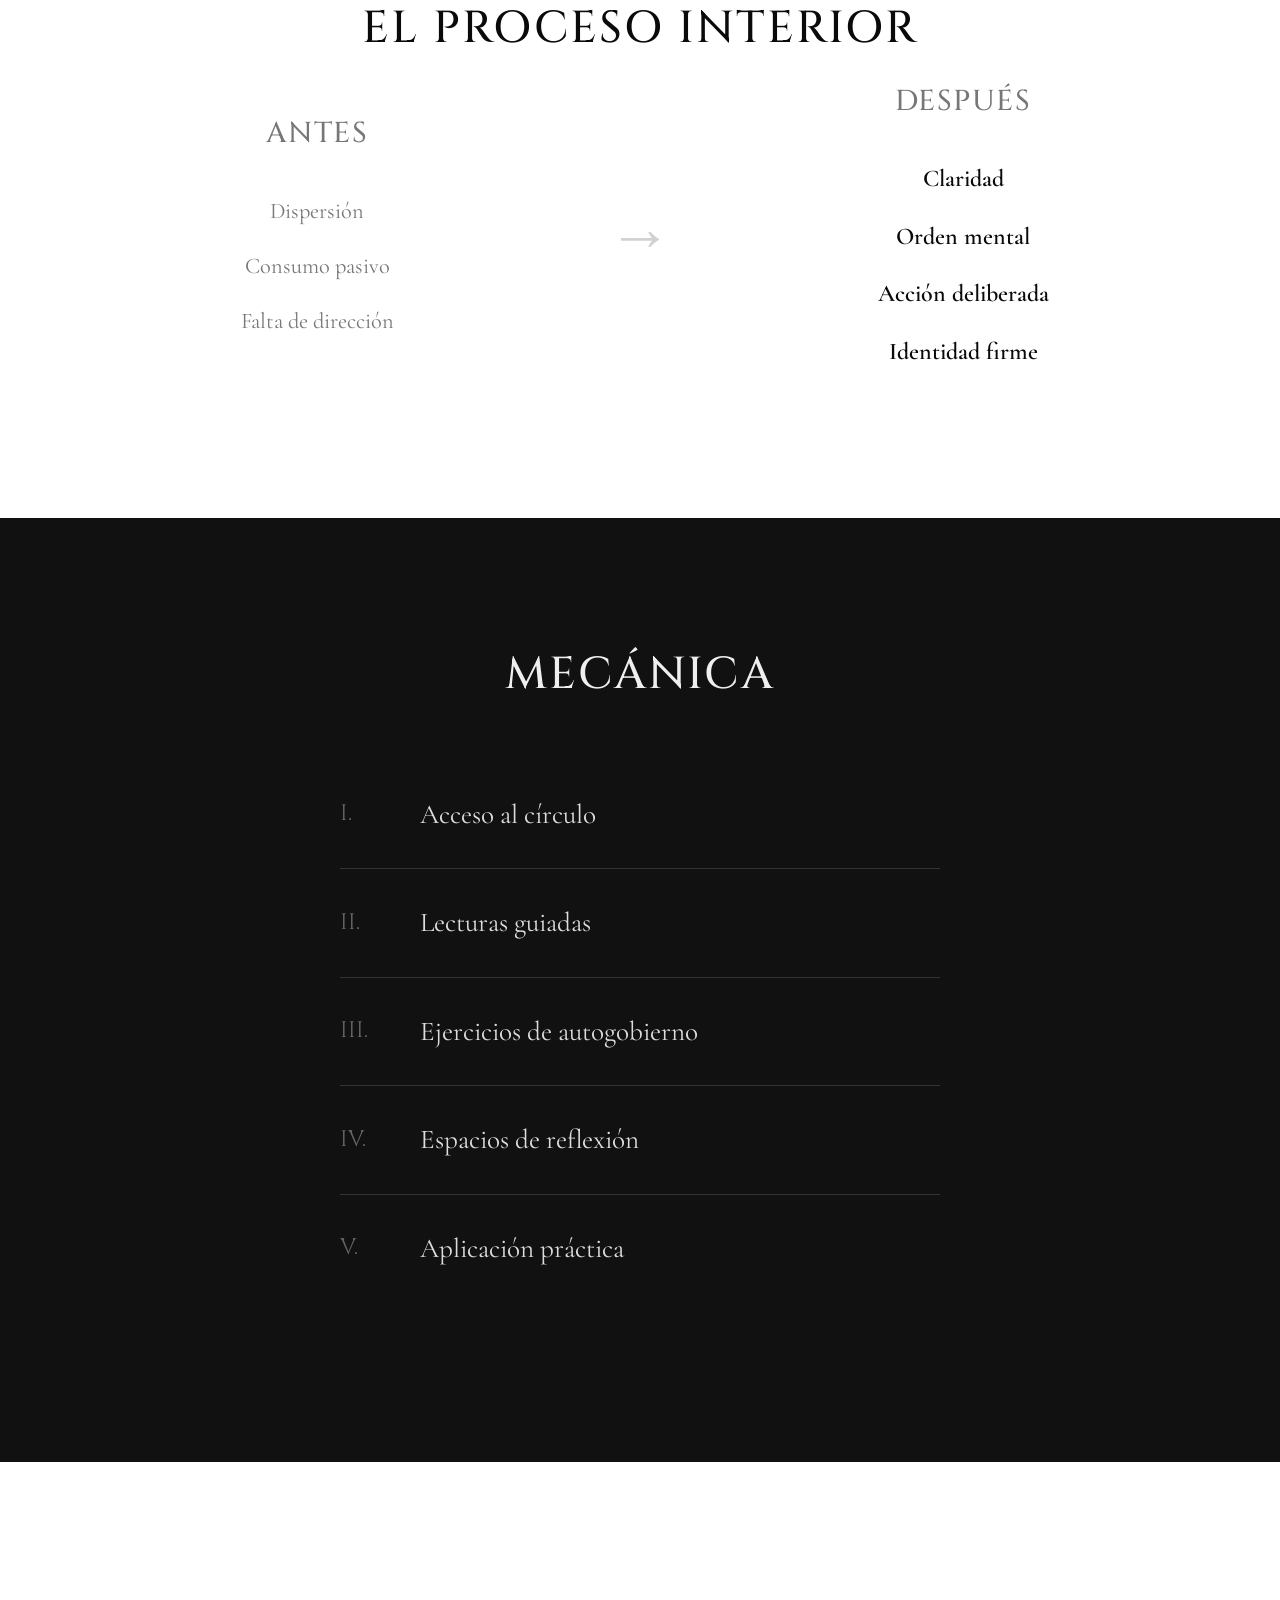
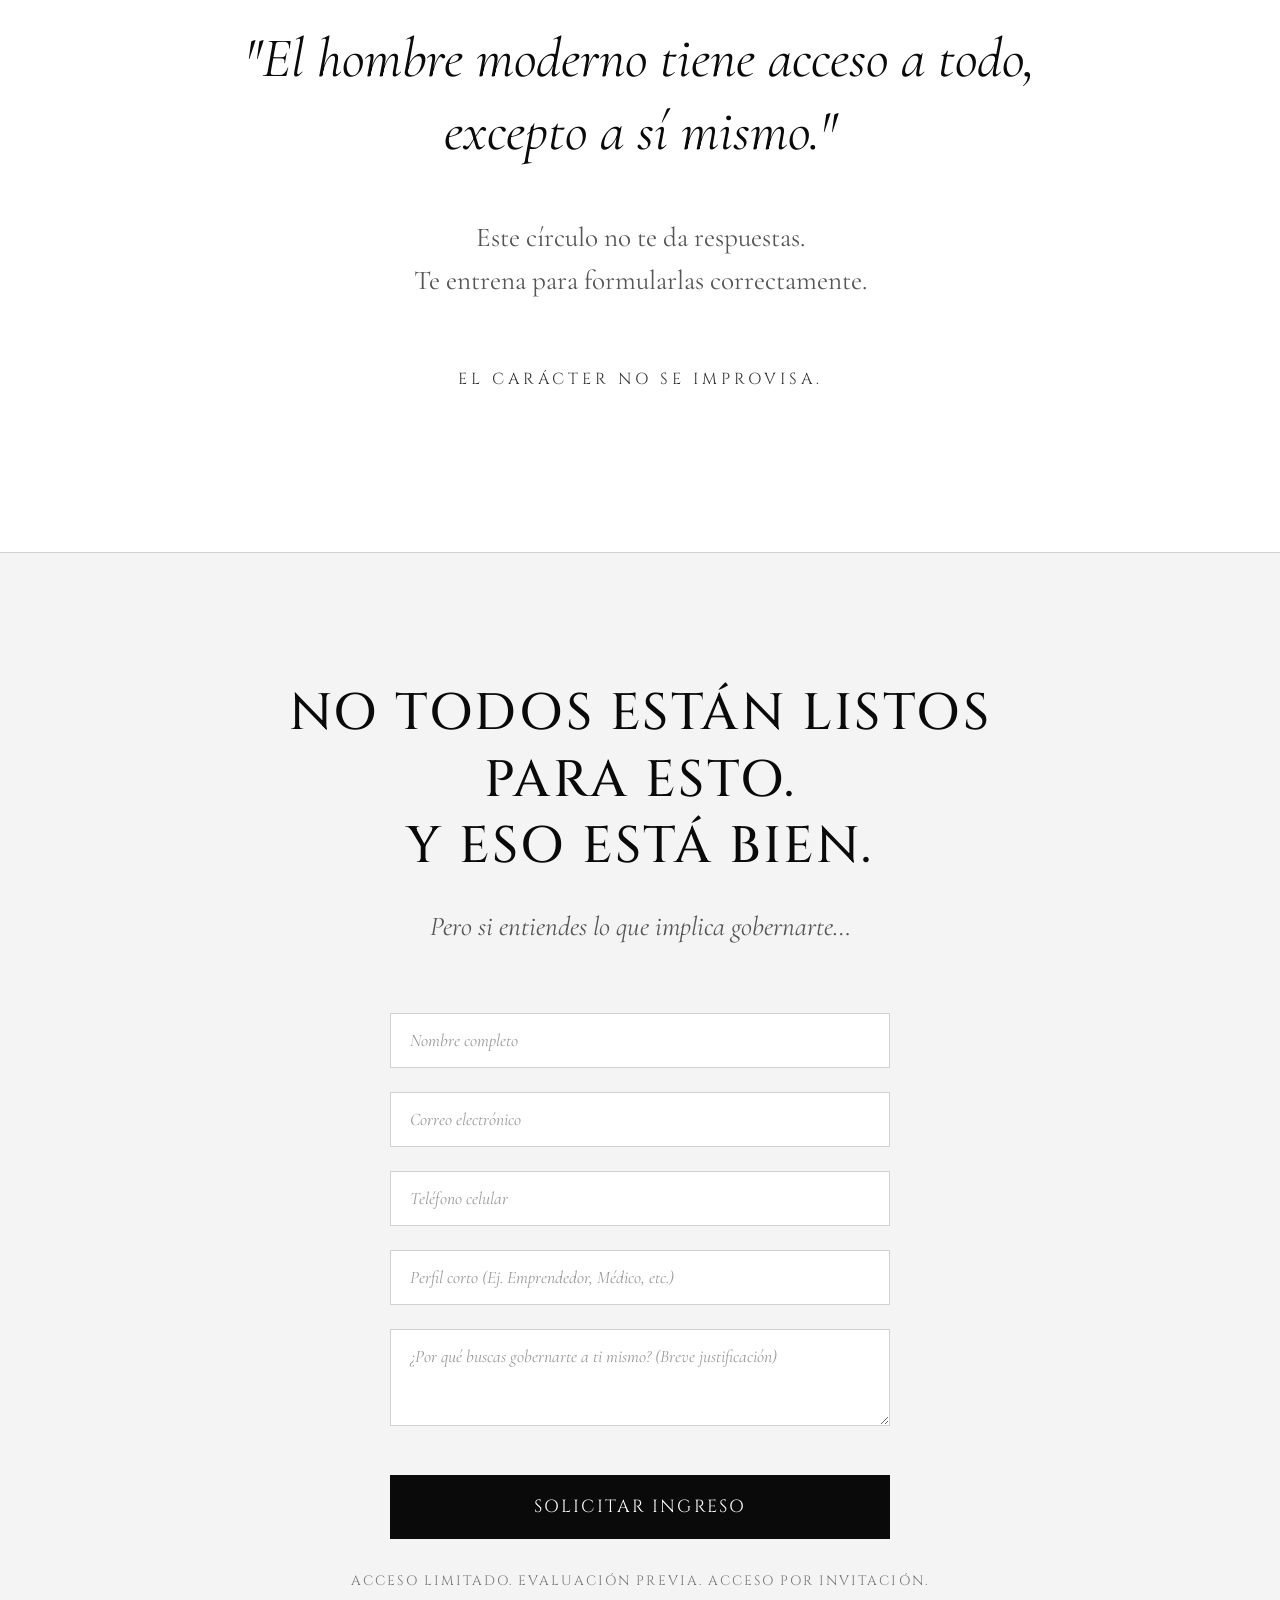
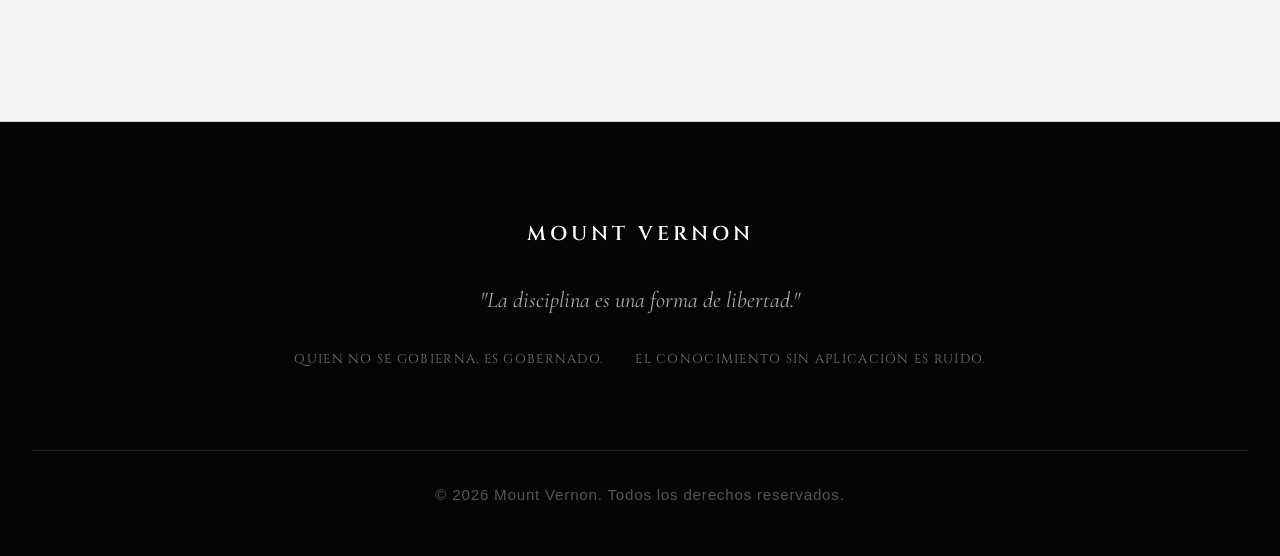
==== commit aea06b87: "feat: add phone number and short profile input fields to the contact form." ====
--- a/index.html
+++ b/index.html
@@ -138,12 +138,18 @@
                 <h2 class="final-heading">No todos están listos para esto.<br>Y eso está bien.</h2>
                 <p class="final-sub">Pero si entiendes lo que implica gobernarte…</p>
                 <div class="cta-wrapper">
-                    <form name="admision" method="POST" data-netlify="true" class="application-form">
+                    <form name="admision" method="POST" action="/gracias.html" data-netlify="true" class="application-form">
                         <div class="form-group">
                             <input type="text" name="name" placeholder="Nombre completo" required>
                         </div>
                         <div class="form-group">
                             <input type="email" name="email" placeholder="Correo electrónico" required>
+                        </div>
+                        <div class="form-group">
+                            <input type="tel" name="phone" placeholder="Teléfono celular" required>
+                        </div>
+                        <div class="form-group">
+                            <input type="text" name="profile" placeholder="Perfil corto (Ej. Emprendedor, Médico, etc.)" required>
                         </div>
                         <div class="form-group">
                             <textarea name="motivation" placeholder="¿Por qué buscas gobernarte a ti mismo? (Breve justificación)" rows="3" required></textarea>
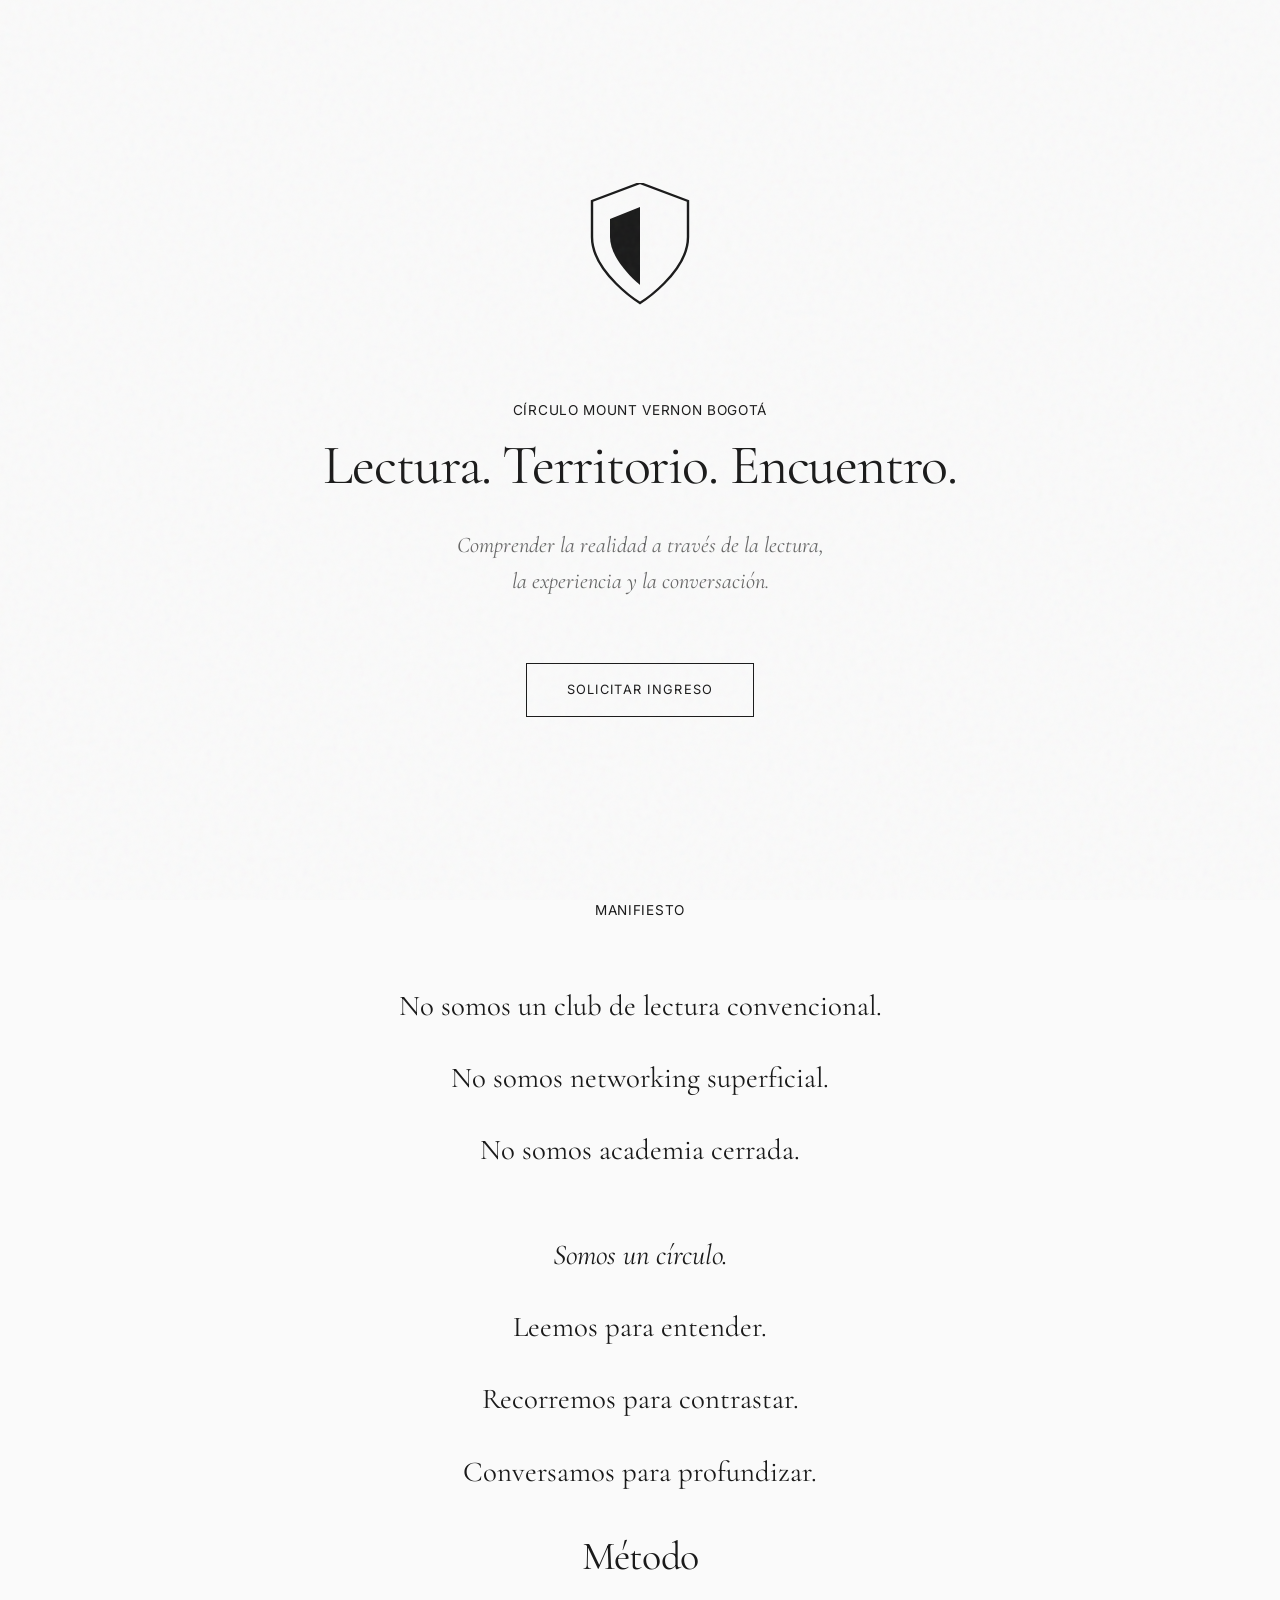
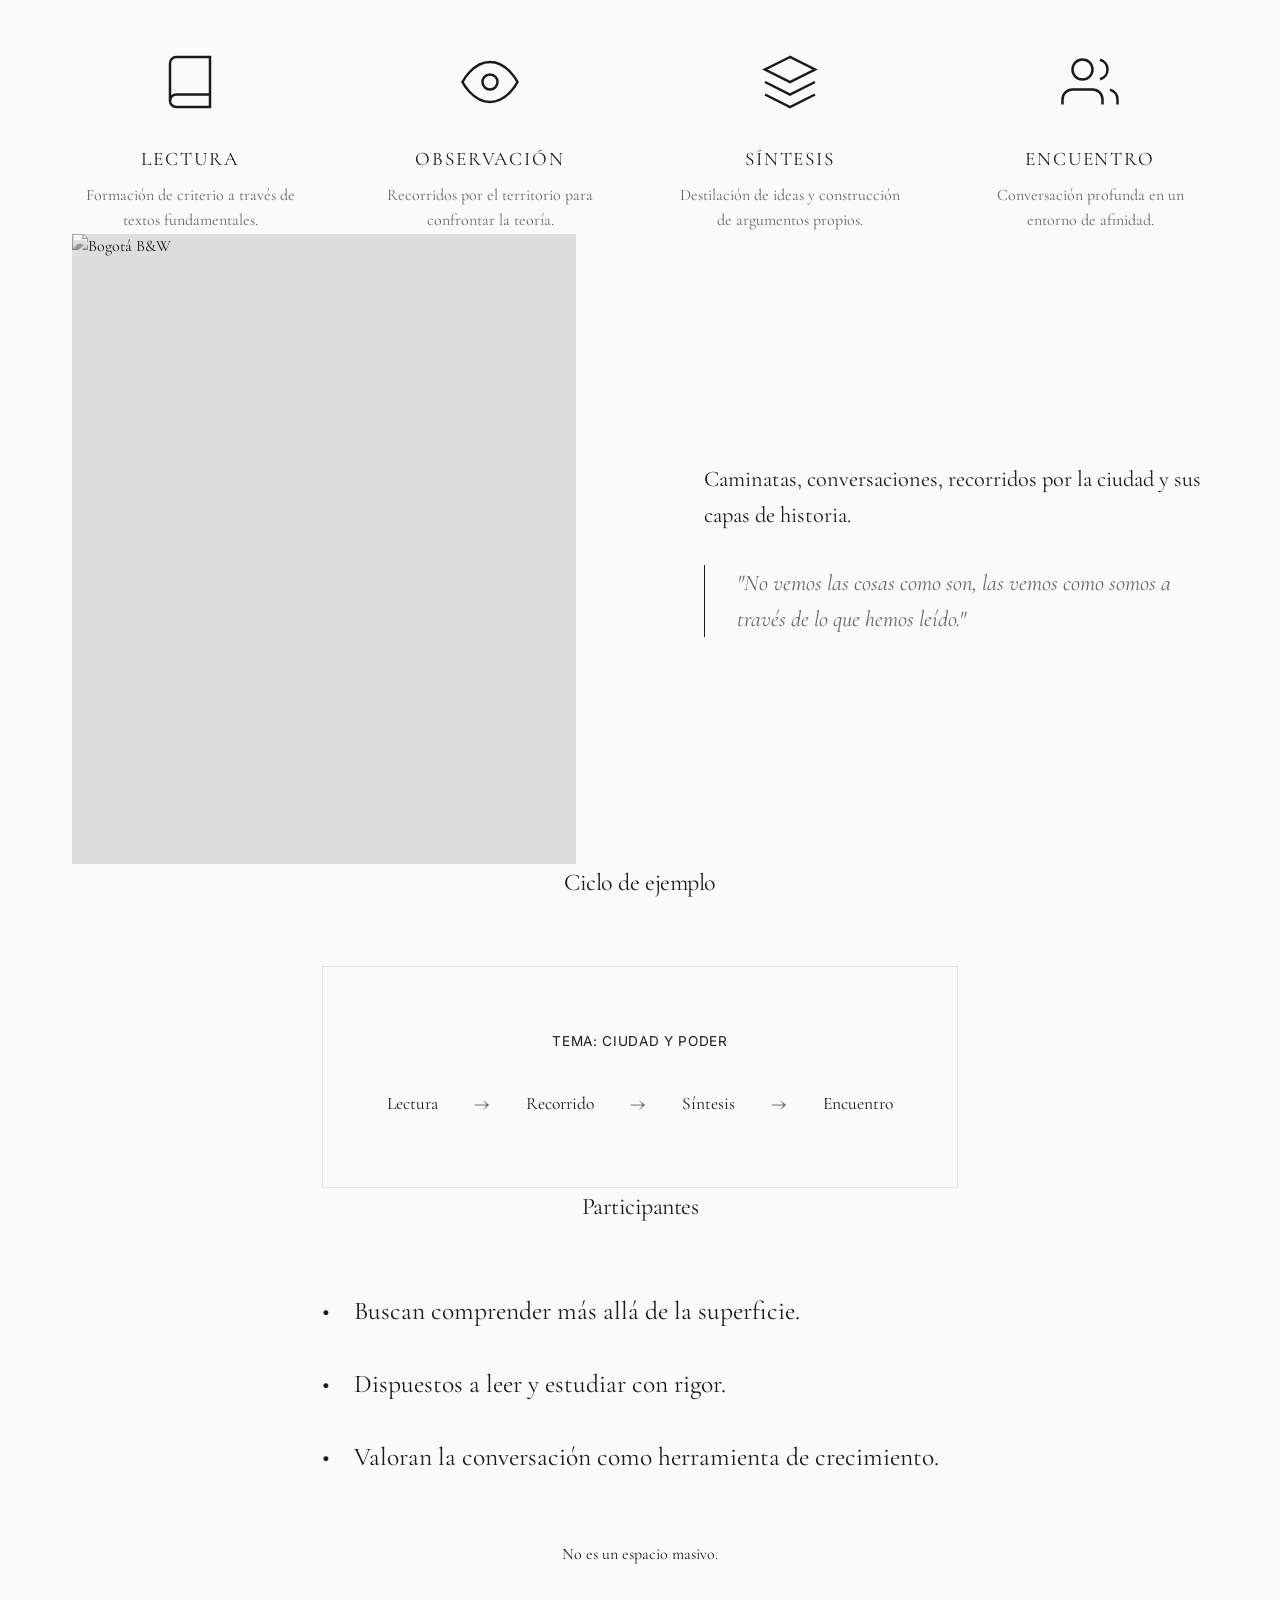
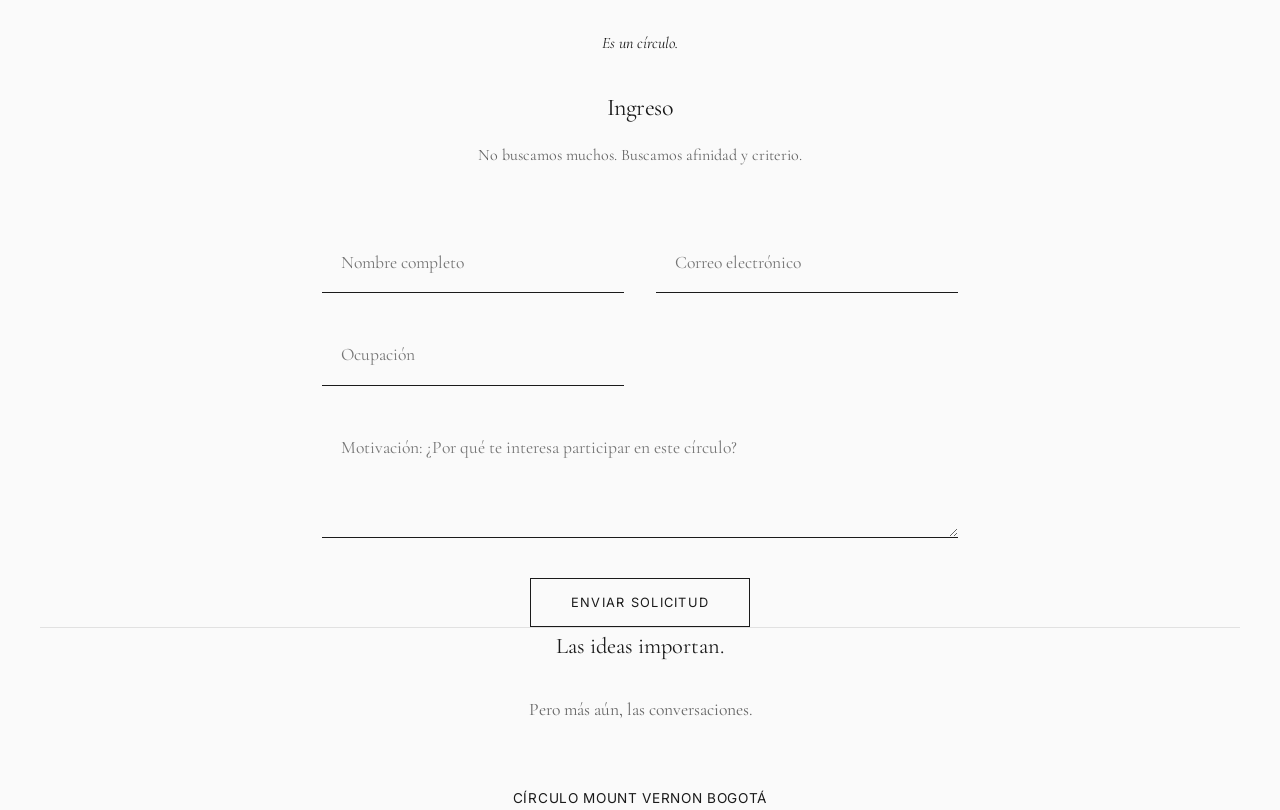
==== commit 4e8b96eb: "feat: overhaul landing page content and styling, replacing detailed sections and forms with a new he" ====
--- a/index.html
+++ b/index.html
@@ -3,191 +3,201 @@
 <head>
     <meta charset="UTF-8">
     <meta name="viewport" content="width=device-width, initial-scale=1.0">
-    <title>Círculo de Mount Vernon</title>
+    <title>Círculo Mount Vernon Bogotá | Lectura. Territorio. Encuentro.</title>
+    <meta name="description" content="Comprender la realidad a través de la lectura, la experiencia y la conversación. Un espacio privado en Bogotá.">
+    
+    <!-- Fonts -->
+    <link href="https://fonts.googleapis.com/css2?family=Cormorant+Garamond:ital,wght@0,300;0,400;0,500;0,600;1,400&family=Inter:wght@300;400;600&display=swap" rel="stylesheet">
+    
     <link rel="stylesheet" href="styles.css">
-    <link href="https://fonts.googleapis.com/css2?family=Cormorant+Garamond:ital,wght@0,400;0,500;0,600;0,700;1,400&family=Cinzel:wght@400;500;600;700&display=swap" rel="stylesheet">
 </head>
 <body>
-    <header class="navbar">
-        <div class="logo">MOUNT VERNON</div>
-        <div class="nav-links">
-            <a href="#proceso" class="nav-link">Proceso de admisión</a>
-            <a href="#solicitar" class="btn btn-outline">Solicitar ingreso</a>
-        </div>
-    </header>
-
-    <main>
-        <!-- Hero Section -->
-        <section class="hero symmetric">
-            <div class="shield-placeholder">
-                <svg width="120" height="150" viewBox="0 0 120 150" fill="none" xmlns="http://www.w3.org/2000/svg">
-                    <path d="M60 0L12 18V54C12 91.56 32.58 126.3 60 150C87.42 126.3 108 91.56 108 54V18L60 0Z" stroke="#1A1A1A" stroke-width="4"/>
-                    <path d="M60 21L27 34.5V60C27 88.08 40.59 113.85 60 129V21Z" fill="#1A1A1A"/>
-                </svg>
-            </div>
-            <h1 class="headline">Gobernarse a sí mismo es el principio de toda autoridad.</h1>
-            <p class="subtitle">Un círculo de hombres que estudian, se disciplinan y construyen carácter a través del pensamiento clásico y la práctica consciente.</p>
-            <a href="#solicitar" class="btn btn-solid">Entrar al Círculo</a>
-            <p class="microcopy">Círculo privado · Formación continua</p>
-        </section>
-
-        <!-- El Problema -->
-        <section class="problem symmetric bg-dark text-light">
-            <div class="narrow-container fadeIn">
-                <p class="lead">Has leído suficiente. Has escuchado suficiente.<br>Pero sigues reaccionando, no dirigiendo.</p>
-                <p class="lead">Falta estructura. Falta criterio. Falta dominio.</p>
-                <p class="lead emphasis">No necesitas más contenido.<br>Necesitas orden.</p>
-            </div>
-        </section>
-
-        <!-- Qué es el Círculo -->
-        <section class="what-is symmetric">
-            <h2 class="section-title">¿Qué es el Círculo de Mount Vernon?</h2>
-            <p class="section-desc">Una comunidad privada orientada al desarrollo del carácter masculino a través de tres ejes. No es motivación. Es formación.</p>
+
+    <!-- 1. HERO -->
+    <section class="hero container visible">
+        <div class="shield-container">
+            <svg viewBox="0 0 100 120" fill="none" xmlns="http://www.w3.org/2000/svg">
+                <path d="M50 0L10 15V45C10 75 50 100 50 100C50 100 90 75 90 45V15L50 0Z" stroke="currentColor" stroke-width="2"/>
+                <path d="M50 20L25 30V45C25 65 50 85 50 85V20Z" fill="currentColor"/>
+            </svg>
+        </div>
+        <div class="centered">
+            <h4 class="text-sans">Círculo Mount Vernon Bogotá</h4>
+            <h1>Lectura. Territorio. Encuentro.</h1>
+            <p>Comprender la realidad a través de la lectura,<br>la experiencia y la conversación.</p>
+            <a href="#ingreso" class="btn">Solicitar ingreso</a>
+        </div>
+    </section>
+
+    <!-- 2. MANIFIESTO -->
+    <section id="manifiesto" class="container-narrow">
+        <h4 class="text-sans centered" style="margin-bottom: var(--spacing-lg);">Manifiesto</h4>
+        <div class="manifiesto-content centered">
+            <p class="manifiesto-line">No somos un club de lectura convencional.</p>
+            <p class="manifiesto-line">No somos networking superficial.</p>
+            <p class="manifiesto-line">No somos academia cerrada.</p>
             
-            <div class="pillars">
-                <div class="pillar">
-                    <h3 class="pillar-title">Leer</h3>
-                    <p>No para acumular información, sino para formar criterio.</p>
-                </div>
-                <div class="pillar">
-                    <h3 class="pillar-title">Gobernarse</h3>
-                    <p>Dominio del tiempo, emociones, hábitos y decisiones.</p>
-                </div>
-                <div class="pillar">
-                    <h3 class="pillar-title">Servir</h3>
-                    <p>Aplicar lo aprendido en la vida real: familia, trabajo, sociedad.</p>
-                </div>
-            </div>
-        </section>
-
-        <!-- Filtro: Para quién es -->
-        <section class="filter symmetric bg-light">
-            <div class="split-container">
-                <div class="filter-box">
-                    <h3 class="box-title">Este círculo es para ti si:</h3>
-                    <ul class="check-list">
-                        <li>Sientes que puedes dar más, pero no sabes cómo estructurarte.</li>
-                        <li>Buscas disciplina sin ruido motivacional.</li>
-                        <li>Te interesa el pensamiento clásico y la formación interior.</li>
-                        <li>Estás dispuesto a exigirte.</li>
-                    </ul>
-                </div>
-                <div class="filter-box">
-                    <h3 class="box-title">No es para ti si:</h3>
-                    <ul class="cross-list">
-                        <li>Buscas entretenimiento.</li>
-                        <li>Necesitas validación constante.</li>
-                        <li>Evitas la incomodidad.</li>
-                    </ul>
-                </div>
-            </div>
-        </section>
-
-        <!-- Transformación -->
-        <section class="transformation symmetric">
-            <h2 class="section-title">El Proceso Interior</h2>
-            <div class="split-container align-center">
-                <div class="trans-box before">
-                    <h4 class="trans-label">Antes</h4>
-                    <ul class="minimal-list">
-                        <li>Dispersión</li>
-                        <li>Consumo pasivo</li>
-                        <li>Falta de dirección</li>
-                    </ul>
-                </div>
-                <div class="trans-divider">
-                    <span class="arrow">→</span>
-                </div>
-                <div class="trans-box after">
-                    <h4 class="trans-label">Después</h4>
-                    <ul class="minimal-list highlight">
-                        <li>Claridad</li>
-                        <li>Orden mental</li>
-                        <li>Acción deliberada</li>
-                        <li>Identidad firme</li>
-                    </ul>
-                </div>
-            </div>
-        </section>
-
-        <!-- Mecánica -->
-        <section id="proceso" class="mechanics symmetric bg-dark text-light">
-            <h2 class="section-title text-light">Mecánica</h2>
-            <ol class="steps-list">
-                <li><span class="step-num">I.</span> Acceso al círculo</li>
-                <li><span class="step-num">II.</span> Lecturas guiadas</li>
-                <li><span class="step-num">III.</span> Ejercicios de autogobierno</li>
-                <li><span class="step-num">IV.</span> Espacios de reflexión</li>
-                <li><span class="step-num">V.</span> Aplicación práctica</li>
-            </ol>
-        </section>
-
-        <!-- Mensaje Filosófico -->
-        <section class="philosophy symmetric">
-            <blockquote class="quote">
-                "El hombre moderno tiene acceso a todo, excepto a sí mismo."
-            </blockquote>
-            <p class="quote-desc">Este círculo no te da respuestas.<br>Te entrena para formularlas correctamente.</p>
-            <p class="microcopy-alt">El carácter no se improvisa.</p>
-        </section>
-
-        <!-- CTA Final -->
-        <section id="solicitar" class="final-cta symmetric bg-light border-top">
-            <div class="narrow-container">
-                <h2 class="final-heading">No todos están listos para esto.<br>Y eso está bien.</h2>
-                <p class="final-sub">Pero si entiendes lo que implica gobernarte…</p>
-                <div class="cta-wrapper">
-                    <form name="admision" method="POST" action="/gracias.html" data-netlify="true" class="application-form">
-                        <div class="form-group">
-                            <input type="text" name="name" placeholder="Nombre completo" required>
-                        </div>
-                        <div class="form-group">
-                            <input type="email" name="email" placeholder="Correo electrónico" required>
-                        </div>
-                        <div class="form-group">
-                            <input type="tel" name="phone" placeholder="Teléfono celular" required>
-                        </div>
-                        <div class="form-group">
-                            <input type="text" name="profile" placeholder="Perfil corto (Ej. Emprendedor, Médico, etc.)" required>
-                        </div>
-                        <div class="form-group">
-                            <textarea name="motivation" placeholder="¿Por qué buscas gobernarte a ti mismo? (Breve justificación)" rows="3" required></textarea>
-                        </div>
-                        <button type="submit" class="btn btn-solid large hover-invert">Solicitar ingreso</button>
-                    </form>
-                    <p class="microcopy meta-text">Acceso limitado. Evaluación previa. Acceso por invitación.</p>
-                </div>
-            </div>
-        </section>
-    </main>
-
-    <footer class="footer symmetric">
-        <p class="footer-logo">MOUNT VERNON</p>
-        <p class="footer-text">"La disciplina es una forma de libertad."</p>
-        <div class="footer-links">
-            <a href="#">Quien no se gobierna, es gobernado.</a>
-            <a href="#">El conocimiento sin aplicación es ruido.</a>
-        </div>
-        <p class="footer-copy">&copy; 2026 Mount Vernon. Todos los derechos reservados.</p>
+            <p class="manifiesto-line somos">Somos un círculo.</p>
+            
+            <p class="manifiesto-line">Leemos para entender.</p>
+            <p class="manifiesto-line">Recorremos para contrastar.</p>
+            <p class="manifiesto-line">Conversamos para profundizar.</p>
+        </div>
+    </section>
+
+    <!-- 3. MÉTODO -->
+    <section id="metodo" class="container">
+        <h2 class="centered heading-serif" style="font-size: 2.5rem;">Método</h2>
+        <div class="metodo-grid">
+            <div class="metodo-item">
+                <div class="metodo-icon">
+                    <svg viewBox="0 0 24 24" fill="none" stroke="currentColor" stroke-width="1">
+                        <path d="M4 19.5A2.5 2.5 0 0 1 6.5 17H20"/>
+                        <path d="M6.5 2H20v20H6.5A2.5 2.5 0 0 1 4 19.5v-15A2.5 2.5 0 0 1 6.5 2z"/>
+                    </svg>
+                </div>
+                <h3>Lectura</h3>
+                <p>Formación de criterio a través de textos fundamentales.</p>
+            </div>
+            <div class="metodo-item">
+                <div class="metodo-icon">
+                    <svg viewBox="0 0 24 24" fill="none" stroke="currentColor" stroke-width="1">
+                        <circle cx="12" cy="12" r="3"/>
+                        <path d="M1 12s4-8 11-8 11 8 11 8-4 8-11 8-11-8-11-8z"/>
+                    </svg>
+                </div>
+                <h3>Observación</h3>
+                <p>Recorridos por el territorio para confrontar la teoría.</p>
+            </div>
+            <div class="metodo-item">
+                <div class="metodo-icon">
+                    <svg viewBox="0 0 24 24" fill="none" stroke="currentColor" stroke-width="1">
+                        <path d="M12 2L2 7l10 5 10-5-10-5zM2 17l10 5 10-5M2 12l10 5 10-5"/>
+                    </svg>
+                </div>
+                <h3>Síntesis</h3>
+                <p>Destilación de ideas y construcción de argumentos propios.</p>
+            </div>
+            <div class="metodo-item">
+                <div class="metodo-icon">
+                    <svg viewBox="0 0 24 24" fill="none" stroke="currentColor" stroke-width="1">
+                        <path d="M17 21v-2a4 4 0 0 0-4-4H5a4 4 0 0 0-4 4v2"/>
+                        <circle cx="9" cy="7" r="4"/>
+                        <path d="M23 21v-2a4 4 0 0 0-3-3.87"/>
+                        <path d="M16 3.13a4 4 0 0 1 0 7.75"/>
+                    </svg>
+                </div>
+                <h3>Encuentro</h3>
+                <p>Conversación profunda en un entorno de afinidad.</p>
+            </div>
+        </div>
+    </section>
+
+    <!-- 4. EXPERIENCIA -->
+    <section id="experiencia" class="container">
+        <div class="experiencia-block">
+            <div class="experiencia-img">
+                <img src="https://images.unsplash.com/photo-1516939946284-90ff6a80445d?auto=format&fit=crop&q=80&w=800" alt="Bogotá B&W">
+            </div>
+            <div class="experiencia-text">
+                <p>Caminatas, conversaciones, recorridos por la ciudad y sus capas de historia.</p>
+                <p style="margin-top: 2rem; border-left: 1px solid var(--text-primary); padding-left: 2rem; color: var(--text-secondary); font-style: italic;">
+                    "No vemos las cosas como son, las vemos como somos a través de lo que hemos leído."
+                </p>
+            </div>
+        </div>
+    </section>
+
+    <!-- 5. CICLO EJEMPLO -->
+    <section id="ciclo" class="container-narrow">
+        <h2 class="centered heading-serif">Ciclo de ejemplo</h2>
+        <div class="ciclo-container">
+            <h4 class="text-sans centered">Tema: Ciudad y poder</h4>
+            <div class="ciclo-flow">
+                <div class="ciclo-step">Lectura</div>
+                <div class="ciclo-arrow">→</div>
+                <div class="ciclo-step">Recorrido</div>
+                <div class="ciclo-arrow">→</div>
+                <div class="ciclo-step">Síntesis</div>
+                <div class="ciclo-arrow">→</div>
+                <div class="ciclo-step">Encuentro</div>
+            </div>
+        </div>
+    </section>
+
+    <!-- 6. PARTICIPANTES -->
+    <section id="participantes" class="container-narrow">
+        <h2 class="centered heading-serif">Participantes</h2>
+        <ul class="participantes-list">
+            <li>Buscan comprender más allá de la superficie.</li>
+            <li>Dispuestos a leer y estudiar con rigor.</li>
+            <li>Valoran la conversación como herramienta de crecimiento.</li>
+        </ul>
+        <div class="centered" style="margin-top: var(--spacing-lg);">
+            <p class="manifiesto-line">No es un espacio masivo.</p>
+            <p class="manifiesto-line somos">Es un círculo.</p>
+        </div>
+    </section>
+
+    <!-- 7. INGRESO -->
+    <section id="ingreso" class="container-narrow">
+        <div class="centered">
+            <h2 class="heading-serif">Ingreso</h2>
+            <p style="margin-top: 1rem; color: var(--text-secondary);">No buscamos muchos. Buscamos afinidad y criterio.</p>
+        </div>
+        
+        <div class="form-container">
+            <form name="solicitud" method="POST" data-netlify="true" class="contact-form">
+                <div class="form-row">
+                    <input type="text" name="nombre" placeholder="Nombre completo" required>
+                    <input type="email" name="correo" placeholder="Correo electrónico" required>
+                </div>
+                <div class="form-row">
+                    <input type="text" name="ocupacion" placeholder="Ocupación" required>
+                </div>
+                <div>
+                    <textarea name="motivacion" placeholder="Motivación: ¿Por qué te interesa participar en este círculo?" required></textarea>
+                </div>
+                <div class="centered">
+                    <button type="submit" class="btn">Enviar solicitud</button>
+                </div>
+            </form>
+        </div>
+    </section>
+
+    <!-- 8. FOOTER -->
+    <footer class="container centered">
+        <p class="manifiesto-line" style="font-size: 1.4rem;">Las ideas importan.</p>
+        <p class="manifiesto-line" style="font-size: 1.1rem; color: var(--text-secondary);">Pero más aún, las conversaciones.</p>
+        
+        <div style="margin-top: var(--spacing-lg);">
+            <h4 class="text-sans">Círculo Mount Vernon Bogotá</h4>
+        </div>
     </footer>
 
     <script>
-        // Simple fade-in animation on scroll
+        // Intersection Observer for scroll reveal
         const observer = new IntersectionObserver((entries) => {
             entries.forEach(entry => {
                 if(entry.isIntersecting) {
-                    entry.target.style.opacity = '1';
-                    entry.target.style.transform = 'translateY(0)';
+                    entry.target.classList.add('visible');
                 }
             });
         }, { threshold: 0.1 });
 
         document.querySelectorAll('section').forEach(section => {
-            section.style.opacity = '0';
-            section.style.transform = 'translateY(20px)';
-            section.style.transition = 'all 0.8s ease-out';
             observer.observe(section);
+        });
+
+        // Slow scroll behavior for the button
+        document.querySelector('.btn').addEventListener('click', function(e) {
+            if (this.hash !== "") {
+                e.preventDefault();
+                const hash = this.hash;
+                document.querySelector(hash).scrollIntoView({
+                    behavior: 'smooth'
+                });
+            }
         });
     </script>
 </body>
--- a/styles.css
+++ b/styles.css
@@ -1,603 +1,318 @@
-/* Reset & Base */
+:root {
+    --bg-color: hsl(0, 0%, 98%);
+    --text-primary: hsl(0, 0%, 10%);
+    --text-secondary: hsl(0, 0%, 40%);
+    --accent-color: hsl(0, 0%, 20%);
+    --border-color: hsla(0, 0%, 0%, 0.1);
+    
+    --font-serif: 'Cormorant Garamond', serif;
+    --font-sans: 'Inter', sans-serif;
+    
+    --spacing-xs: 0.5rem;
+    --spacing-sm: 1rem;
+    --spacing-md: 2rem;
+    --spacing-lg: 4rem;
+    --spacing-xl: 8rem;
+    
+    --transition: 0.6s cubic-bezier(0.16, 1, 0.3, 1);
+}
+
 * {
     margin: 0;
     padding: 0;
     box-sizing: border-box;
 }
 
-:root {
-    --color-bg-light: #F4F4F4;
-    --color-bg-white: #FFFFFF;
-    --color-bg-dark: #111111;
-    --color-text-dark: #0A0A0A;
-    --color-text-light: #EFEFEF;
-    --color-border: #D1D1D1;
-    --color-border-dark: #333333;
-    
-    --font-serif: 'Cormorant Garamond', serif;
-    --font-heading: 'Cinzel', serif;
+html {
+    scroll-behavior: smooth;
 }
 
 body {
+    background-color: var(--bg-color);
+    color: var(--text-primary);
     font-family: var(--font-serif);
-    background-color: var(--color-bg-white);
-    color: var(--color-text-dark);
     line-height: 1.6;
-    font-size: 1.15rem;
+    overflow-x: hidden;
     -webkit-font-smoothing: antialiased;
-    overflow-x: hidden;
+}
+
+/* Texture Overlay */
+body::before {
+    content: "";
+    position: fixed;
+    top: 0; left: 0; width: 100%; height: 100%;
+    opacity: 0.04;
+    pointer-events: none;
+    z-index: 9999;
+    background-image: url("data:image/svg+xml,%3Csvg viewBox='0 0 200 200' xmlns='http://www.w3.org/2000/svg'%3E%3Cfilter id='noiseFilter'%3E%3CfeTurbulence type='fractalNoise' baseFrequency='0.65' numOctaves='3' stitchTiles='stitch'/%3E%3C/filter%3E%3Crect width='100%25' height='100%25' filter='url(%23noiseFilter)'/%3E%3C/svg%3E");
 }
 
 /* Typography */
-h1, h2, h3, h4, h5, h6 {
-    font-family: var(--font-heading);
-    font-weight: 500;
+h1, h2, h3, h4 {
+    font-weight: 400;
+    text-transform: none;
+    letter-spacing: -0.02em;
+}
+
+.heading-serif { font-family: var(--font-serif); }
+.text-sans { font-family: var(--font-sans); font-size: 0.85rem; letter-spacing: 0.05em; text-transform: uppercase; }
+
+/* Layout Containers */
+.container {
+    max-width: 1200px;
+    margin: 0 auto;
+    padding: 0 var(--spacing-md);
+}
+
+.container-narrow {
+    max-width: 700px;
+    margin: 0 auto;
+    padding: 0 var(--spacing-md);
+}
+
+section {
+    padding: var(--spacing-xl) 0;
+    opacity: 0;
+    transform: translateY(30px);
+    transition: var(--transition);
+}
+
+section.visible {
+    opacity: 1;
+    transform: translateY(0);
+}
+
+/* Utilities */
+.centered { text-align: center; }
+.b-w { filter: grayscale(100%); }
+
+/* Buttons */
+.btn {
+    display: inline-block;
+    padding: 1rem 2.5rem;
+    border: 1px solid var(--text-primary);
+    background: transparent;
+    color: var(--text-primary);
+    font-family: var(--font-sans);
+    text-decoration: none;
     text-transform: uppercase;
-    letter-spacing: 0.05em;
-    line-height: 1.3;
-}
-
-p {
-    color: #333;
-}
-
-.bg-dark p {
-    color: #CCC;
-}
-
-/* Layout utilities */
-.symmetric {
-    text-align: center;
-    padding: 8rem 2rem;
+    font-size: 0.8rem;
+    letter-spacing: 0.1em;
+    transition: all 0.3s ease;
+    cursor: pointer;
+}
+
+.btn:hover {
+    background: var(--text-primary);
+    color: var(--bg-color);
+}
+
+/* HERO */
+.hero {
+    height: 100vh;
     display: flex;
     flex-direction: column;
+    justify-content: center;
     align-items: center;
-}
-
-.bg-dark {
-    background-color: var(--color-bg-dark);
-    color: var(--color-text-light);
-}
-
-.bg-light {
-    background-color: var(--color-bg-light);
-}
-
-.text-light {
-    color: var(--color-text-light) !important;
-}
-
-.narrow-container {
-    max-width: 800px;
-    margin: 0 auto;
-}
-
-/* Navbar */
-.navbar {
+    padding: 0;
+}
+
+.shield-container {
+    width: 120px;
+    margin-bottom: var(--spacing-lg);
+}
+
+.hero h1 {
+    font-size: clamp(2rem, 5vw, 3.5rem);
+    margin-bottom: var(--spacing-sm);
+}
+
+.hero p {
+    font-style: italic;
+    font-size: 1.4rem;
+    color: var(--text-secondary);
+    margin-bottom: var(--spacing-lg);
+}
+
+/* MANIFIESTO */
+.manifiesto-content {
+    font-size: 1.8rem;
+    line-height: 1.4;
+}
+
+.manifiesto-line {
+    margin-bottom: var(--spacing-md);
+}
+
+.manifiesto-line.somos {
+    font-style: italic;
+    margin-top: var(--spacing-lg);
+}
+
+/* MÉTODO */
+.metodo-grid {
+    display: grid;
+    grid-template-columns: repeat(4, 1fr);
+    gap: var(--spacing-lg);
+    margin-top: var(--spacing-lg);
+}
+
+.metodo-item {
+    text-align: center;
+}
+
+.metodo-icon {
+    width: 60px;
+    height: 60px;
+    margin: 0 auto var(--spacing-md);
+}
+
+.metodo-item h3 {
+    font-size: 1.2rem;
+    margin-bottom: var(--spacing-xs);
+    text-transform: uppercase;
+    letter-spacing: 0.1em;
+}
+
+.metodo-item p {
+    font-size: 1rem;
+    color: var(--text-secondary);
+}
+
+/* EXPERIENCIA */
+.experiencia-block {
+    display: flex;
+    align-items: center;
+    gap: var(--spacing-xl);
+}
+
+.experiencia-img {
+    flex: 1;
+    aspect-ratio: 4/5;
+    background: #ddd;
+    overflow: hidden;
+}
+
+.experiencia-img img {
+    width: 100%;
+    height: 100%;
+    object-fit: cover;
+    filter: grayscale(100%) contrast(1.1);
+}
+
+.experiencia-text {
+    flex: 1;
+    font-size: 1.4rem;
+}
+
+/* CICLO */
+.ciclo-container {
+    border: 1px solid var(--border-color);
+    padding: var(--spacing-lg);
+    margin-top: var(--spacing-lg);
+}
+
+.ciclo-flow {
     display: flex;
     justify-content: space-between;
     align-items: center;
-    padding: 1.5rem 4rem;
-    border-bottom: 1px solid var(--color-border);
-    position: fixed;
-    top: 0;
-    width: 100%;
-    background: rgba(255, 255, 255, 0.95);
-    backdrop-filter: blur(5px);
-    z-index: 100;
-}
-
-.logo, .footer-logo {
-    font-family: var(--font-heading);
-    font-size: 1.25rem;
-    letter-spacing: 0.2em;
-    font-weight: 600;
-    color: var(--color-text-dark);
-}
-
-.nav-links {
-    display: flex;
-    align-items: center;
-    gap: 2.5rem;
-}
-
-.nav-link {
-    font-family: var(--font-heading);
-    font-size: 0.85rem;
-    text-transform: uppercase;
-    letter-spacing: 0.1em;
-    color: var(--color-text-dark);
-    text-decoration: none;
-    transition: opacity 0.3s ease;
-}
-
-.nav-link:hover {
-    opacity: 0.6;
-}
-
-/* Buttons */
-.btn {
-    display: inline-block;
-    padding: 0.8rem 2.2rem;
-    font-family: var(--font-heading);
-    font-size: 0.9rem;
-    text-transform: uppercase;
-    letter-spacing: 0.12em;
-    text-decoration: none;
-    transition: all 0.4s ease;
-    cursor: pointer;
-}
-
-.btn-outline {
-    border: 1px solid var(--color-text-dark);
-    color: var(--color-text-dark);
-    background: transparent;
-}
-
-.btn-outline:hover {
-    background: var(--color-text-dark);
-    color: var(--color-bg-white);
-}
-
-.btn-solid {
-    border: 1px solid var(--color-text-dark);
-    background: var(--color-text-dark);
-    color: var(--color-bg-white);
-}
-
-.btn-solid:hover {
-    background: transparent;
-    color: var(--color-text-dark);
-}
-
-.bg-dark .btn-solid {
-    border-color: var(--color-text-light);
-    background: var(--color-text-light);
-    color: var(--color-bg-dark);
-}
-
-.bg-dark .btn-solid:hover {
-    background: transparent;
-    color: var(--color-text-light);
-}
-
-.btn.large {
-    padding: 1.2rem 3.5rem;
+    margin-top: var(--spacing-md);
+}
+
+.ciclo-step {
     font-size: 1.1rem;
-}
-
-/* Hero */
-.hero {
-    padding-top: 12rem;
-    padding-bottom: 8rem;
-    min-height: 90vh;
-    justify-content: center;
-}
-
-.shield-placeholder {
-    margin-bottom: 3.5rem;
-}
-
-.headline {
-    font-size: 3.8rem;
-    max-width: 900px;
-    margin-bottom: 2.5rem;
-    color: var(--color-text-dark);
-}
-
-.subtitle {
+    position: relative;
+}
+
+.ciclo-arrow {
+    font-size: 1.5rem;
+    color: var(--text-secondary);
+}
+
+/* PARTICIPANTES */
+.participantes-list {
+    list-style: none;
+    margin-top: var(--spacing-lg);
+}
+
+.participantes-list li {
     font-size: 1.6rem;
-    max-width: 750px;
-    margin-bottom: 3.5rem;
-    color: #444;
-}
-
-.microcopy {
-    margin-top: 2rem;
-    font-size: 0.85rem;
-    text-transform: uppercase;
-    letter-spacing: 0.15em;
-    font-family: var(--font-heading);
-    color: #777;
-}
-
-/* Problem */
-.problem {
-    border-top: 1px solid var(--color-border-dark);
-    border-bottom: 1px solid var(--color-border-dark);
-}
-
-.problem .lead {
-    font-size: 2.2rem;
-    margin-bottom: 2.5rem;
-    line-height: 1.4;
-    font-style: italic;
-    color: #CCC;
-}
-
-.problem .lead.emphasis {
-    font-style: normal;
-    font-family: var(--font-heading);
-    font-size: 2.5rem;
-    margin-bottom: 0;
-    color: var(--color-text-light);
-}
-
-/* What is */
-.section-title {
-    font-size: 2.8rem;
-    margin-bottom: 1.5rem;
-}
-
-.section-desc {
-    font-size: 1.5rem;
-    max-width: 650px;
-    margin-bottom: 5rem;
-    color: #555;
-}
-
-.pillars {
-    display: flex;
-    justify-content: center;
-    gap: 4rem;
-    max-width: 1100px;
-    width: 100%;
-}
-
-.pillar {
-    flex: 1;
-    text-align: center;
-    padding: 2rem;
-}
-
-.pillar-title {
-    font-size: 1.8rem;
-    margin-bottom: 1.2rem;
-    border-bottom: 1px solid var(--color-text-dark);
-    padding-bottom: 0.5rem;
-    display: inline-block;
-}
-
-.pillar p {
-    font-size: 1.25rem;
-    color: #555;
-}
-
-/* Filter */
-.split-container {
-    display: flex;
-    max-width: 1100px;
-    width: 100%;
-    gap: 4rem;
-    justify-content: center;
-}
-
-.align-center {
-    align-items: center;
-}
-
-.filter-box {
-    flex: 1;
-    text-align: left;
-    padding: 4rem;
-    background: var(--color-bg-white);
-    border: 1px solid var(--color-border);
-    transition: transform 0.3s ease, box-shadow 0.3s ease;
-}
-
-.filter-box:hover {
-    transform: translateY(-5px);
-    box-shadow: 0 10px 30px rgba(0,0,0,0.05);
-}
-
-.box-title {
-    font-size: 1.3rem;
-    margin-bottom: 2.5rem;
-    text-align: center;
-    border-bottom: 1px solid var(--color-border);
-    padding-bottom: 1rem;
-}
-
-ul.check-list, ul.cross-list {
-    list-style: none;
-    font-size: 1.2rem;
-}
-
-ul.check-list li, ul.cross-list li {
-    margin-bottom: 1.2rem;
+    margin-bottom: var(--spacing-md);
+    padding-left: 2rem;
     position: relative;
-    padding-left: 2.5rem;
-}
-
-ul.check-list li::before {
-    content: "✓";
+}
+
+.participantes-list li::before {
+    content: "•";
     position: absolute;
     left: 0;
-    font-family: sans-serif;
-    color: #0A0A0A;
-}
-
-ul.cross-list li::before {
-    content: "✕";
-    position: absolute;
-    left: 0;
-    font-family: sans-serif;
-    color: #999;
-}
-
-/* Transformation */
-.transformation {
-    background-color: var(--color-bg-white);
-}
-
-.trans-box {
-    flex: 1;
-    text-align: center;
-}
-
-.trans-label {
-    font-size: 1.8rem;
-    margin-bottom: 2.5rem;
-    color: #777;
-}
-
-.trans-divider {
-    display: flex;
-    align-items: center;
-    justify-content: center;
-    font-size: 4rem;
-    color: var(--color-border);
-    font-family: sans-serif;
-    font-weight: 100;
-}
-
-.minimal-list {
-    list-style: none;
-    font-size: 1.4rem;
-}
-
-.minimal-list li {
-    margin-bottom: 1.2rem;
-    color: #777;
-}
-
-.minimal-list.highlight li {
-    color: var(--color-text-dark);
-    font-weight: 600;
-    font-size: 1.5rem;
-}
-
-/* Mechanics */
-.steps-list {
-    list-style: none;
-    text-align: left;
-    max-width: 600px;
+}
+
+/* INGRESO */
+.form-container {
+    margin-top: var(--spacing-lg);
+}
+
+.contact-form {
+    display: grid;
+    gap: var(--spacing-md);
+}
+
+.form-row {
+    display: grid;
+    grid-template-columns: 1fr 1fr;
+    gap: var(--spacing-md);
+}
+
+input, textarea {
     width: 100%;
-    margin-top: 4rem;
-}
-
-.steps-list li {
-    font-size: 1.7rem;
-    margin-bottom: 2rem;
-    padding-bottom: 2rem;
-    border-bottom: 1px solid var(--color-border-dark);
-    display: flex;
-    align-items: center;
-    color: #DDD;
-}
-
-.steps-list li:last-child {
-    border-bottom: none;
-}
-
-.step-num {
-    font-family: var(--font-heading);
-    font-size: 1.4rem;
-    margin-right: 2.5rem;
-    color: #666;
-    width: 2.5rem;
-}
-
-/* Philosophy */
-.philosophy {
-    padding: 10rem 2rem;
-    background-color: var(--color-bg-white);
-}
-
-.quote {
-    font-size: 3.5rem;
-    font-style: italic;
-    max-width: 900px;
-    margin-bottom: 3rem;
-    line-height: 1.3;
-    color: var(--color-text-dark);
-}
-
-.quote-desc {
-    font-size: 1.7rem;
-    color: #555;
-    margin-bottom: 4rem;
-}
-
-.microcopy-alt {
-    font-family: var(--font-heading);
-    text-transform: uppercase;
-    letter-spacing: 0.25em;
-    font-size: 1rem;
-    color: #333;
-}
-
-/* Final CTA */
-.border-top {
-    border-top: 1px solid var(--color-border);
-}
-
-.final-heading {
-    font-size: 3.2rem;
-    margin-bottom: 1.5rem;
-}
-
-.final-sub {
-    font-size: 1.7rem;
-    margin-bottom: 4rem;
-    color: #555;
-    font-style: italic;
-}
-
-.cta-wrapper {
-    margin-top: 2rem;
-}
-
-.meta-text {
-    margin-top: 1.5rem;
-}
-
-/* Form */
-.application-form {
-    max-width: 500px;
-    margin: 3rem auto 2rem;
-    text-align: left;
-}
-
-.form-group {
-    margin-bottom: 1.5rem;
-}
-
-.form-group input,
-.form-group textarea {
-    width: 100%;
-    padding: 1rem 1.2rem;
+    padding: 1.2rem;
+    border: none;
+    border-bottom: 1px solid var(--text-primary);
+    background: transparent;
     font-family: var(--font-serif);
     font-size: 1.1rem;
-    border: 1px solid var(--color-border);
-    background-color: var(--color-bg-white);
-    color: var(--color-text-dark);
-    transition: border-color 0.3s ease, box-shadow 0.3s ease;
-}
-
-.form-group input::placeholder,
-.form-group textarea::placeholder {
-    color: #999;
-    font-style: italic;
-}
-
-.form-group input:focus,
-.form-group textarea:focus {
     outline: none;
-    border-color: var(--color-text-dark);
-    box-shadow: 0 0 0 1px var(--color-text-dark);
-}
-
-.form-group textarea {
+    transition: border-color 0.3s ease;
+}
+
+input:focus, textarea:focus {
+    border-bottom: 2px solid var(--text-primary);
+}
+
+textarea {
     resize: vertical;
-}
-
-.application-form .btn {
-    width: 100%;
-    margin-top: 1rem;
-}
-
-/* Footer */
-.footer {
-    padding: 6rem 2rem 3rem;
-    border-top: 1px solid var(--color-border);
-    background-color: #050505;
-    color: var(--color-text-light);
-}
-
-.footer-logo {
-    color: var(--color-bg-white);
-}
-
-.footer-text {
-    font-style: italic;
-    margin: 2rem 0;
-    font-size: 1.4rem;
-    color: #AAA;
-}
-
-.footer-links {
-    margin-bottom: 3rem;
-    display: flex;
-    gap: 2rem;
-    justify-content: center;
-}
-
-.footer-links a {
-    color: #777;
-    text-decoration: none;
-    font-family: var(--font-heading);
-    font-size: 0.8rem;
-    text-transform: uppercase;
-    letter-spacing: 0.1em;
-}
-
-.footer-copy {
-    font-size: 0.95rem;
-    color: #555;
-    font-family: sans-serif;
-    letter-spacing: 0.05em;
-    margin-top: 2rem;
-    width: 100%;
-    border-top: 1px solid #222;
-    padding-top: 2rem;
-}
-
-/* Responsive */
+    min-height: 120px;
+}
+
+/* FOOTER */
+footer {
+    padding: var(--spacing-lg) 0;
+    border-top: 1px solid var(--border-color);
+}
+
+/* MOBILE RESPONSIVE */
 @media (max-width: 900px) {
-    .pillars, .split-container {
+    .metodo-grid {
+        grid-template-columns: repeat(2, 1fr);
+    }
+    .experiencia-block {
         flex-direction: column;
-        gap: 3rem;
-    }
-    
-    .trans-divider {
+    }
+    .form-row {
+        grid-template-columns: 1fr;
+    }
+}
+
+@media (max-width: 600px) {
+    .metodo-grid {
+        grid-template-columns: 1fr;
+    }
+    .ciclo-flow {
+        flex-direction: column;
+        gap: var(--spacing-sm);
+    }
+    .ciclo-arrow {
         transform: rotate(90deg);
-        margin: 2rem 0;
-    }
-}
-
-@media (max-width: 768px) {
-    .navbar {
-        padding: 1rem 1.5rem;
-    }
-    
-    .nav-links {
-        display: none; /* simple mobile nav */
-    }
-    
-    .headline {
-        font-size: 2.5rem;
-    }
-    
-    .subtitle {
-        font-size: 1.3rem;
-    }
-    
-    .problem .lead {
-        font-size: 1.6rem;
-    }
-    
-    .problem .lead.emphasis {
-        font-size: 2rem;
-    }
-    
-    .section-title {
-        font-size: 2.2rem;
-    }
-    
-    .quote {
-        font-size: 2.2rem;
-    }
-    
-    .final-heading {
-        font-size: 2.2rem;
-    }
-    
-    .symmetric {
-        padding: 5rem 1.5rem;
-    }
-    
-    .hero {
-        padding-top: 8rem;
-    }
-}
+    }
+}
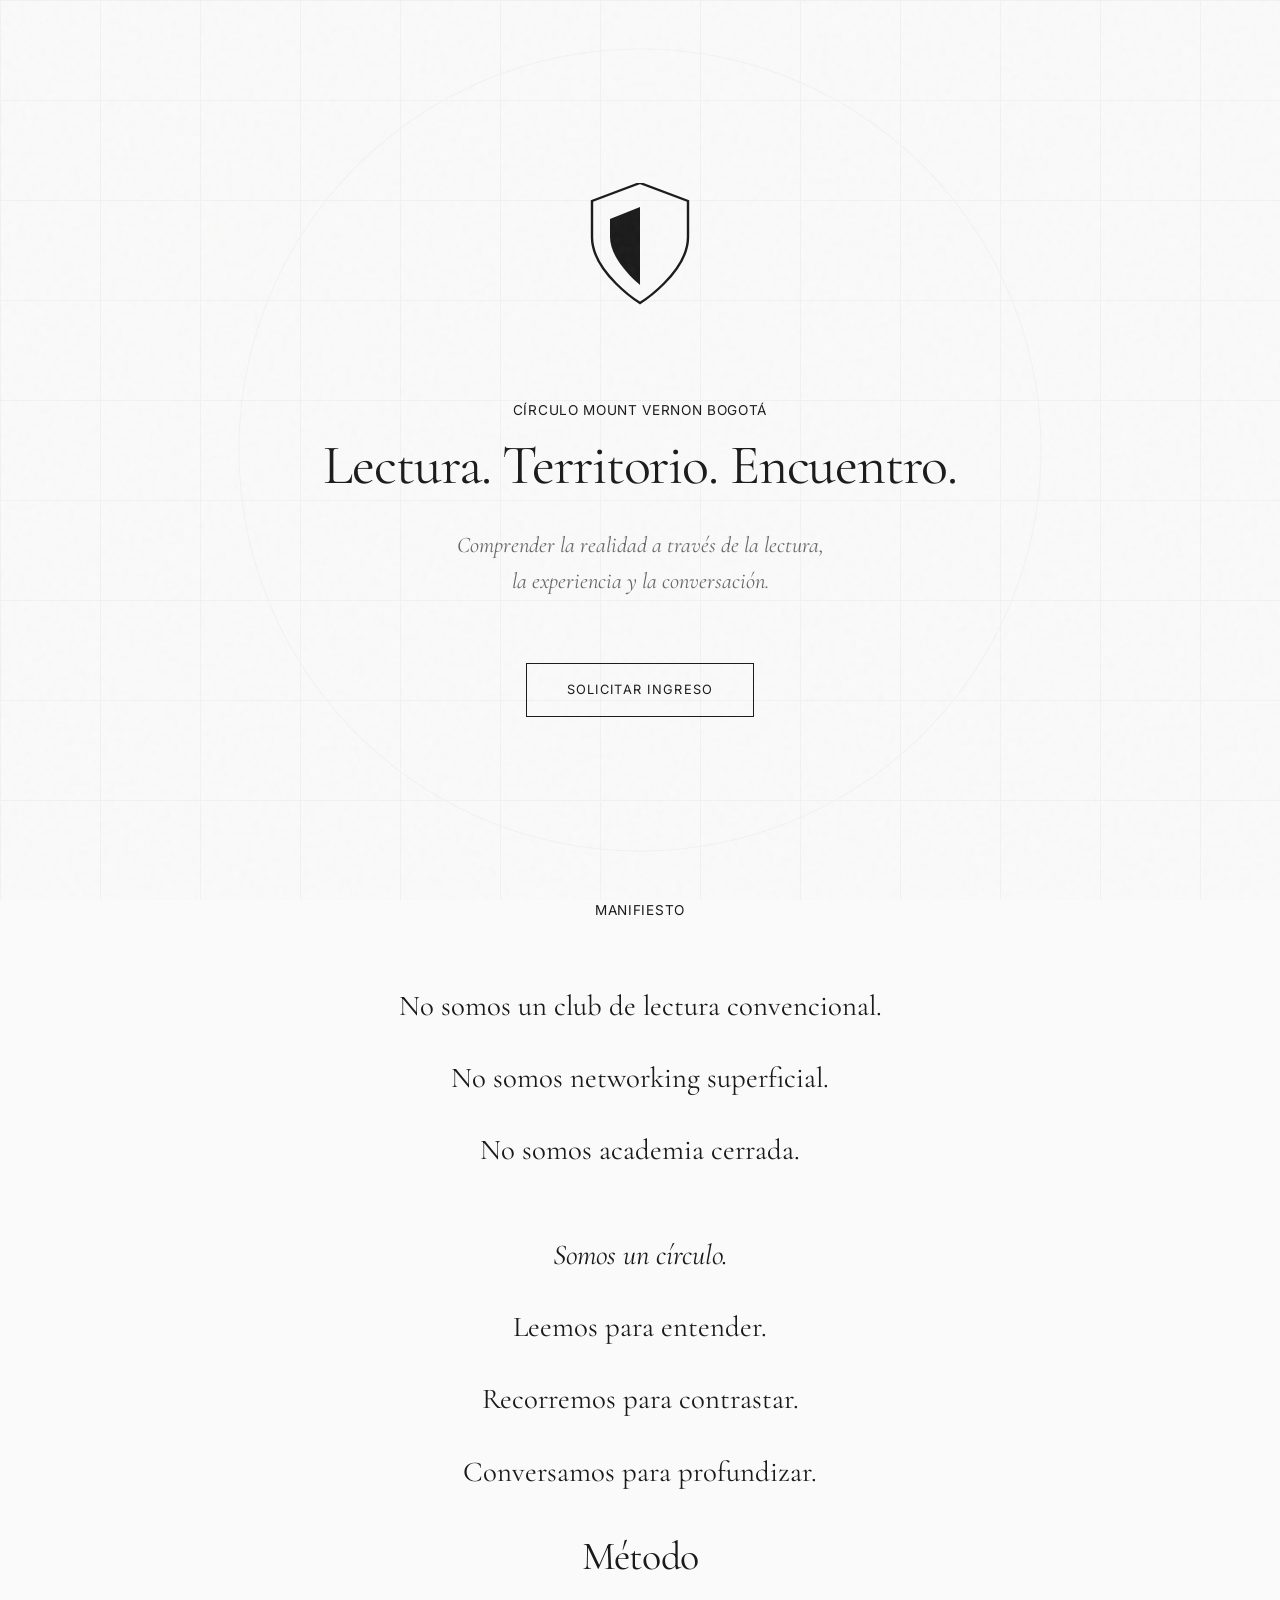
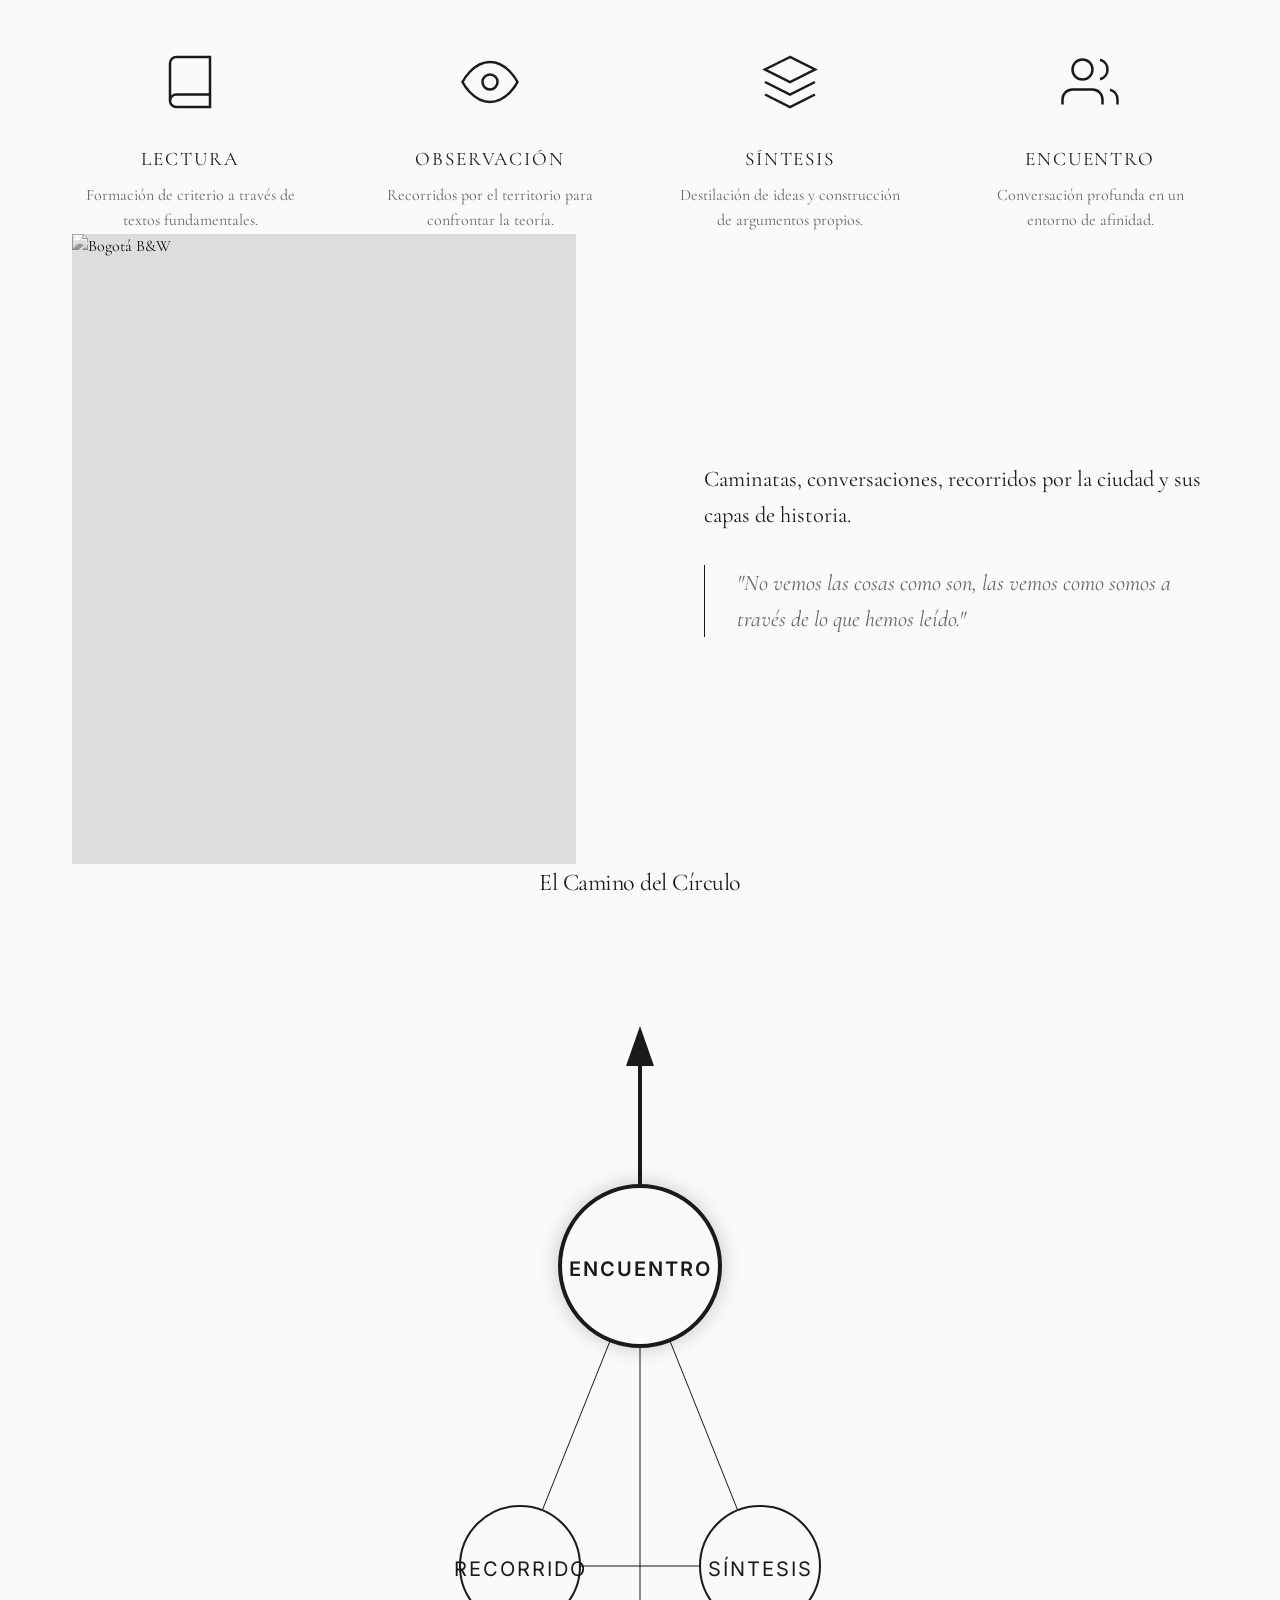
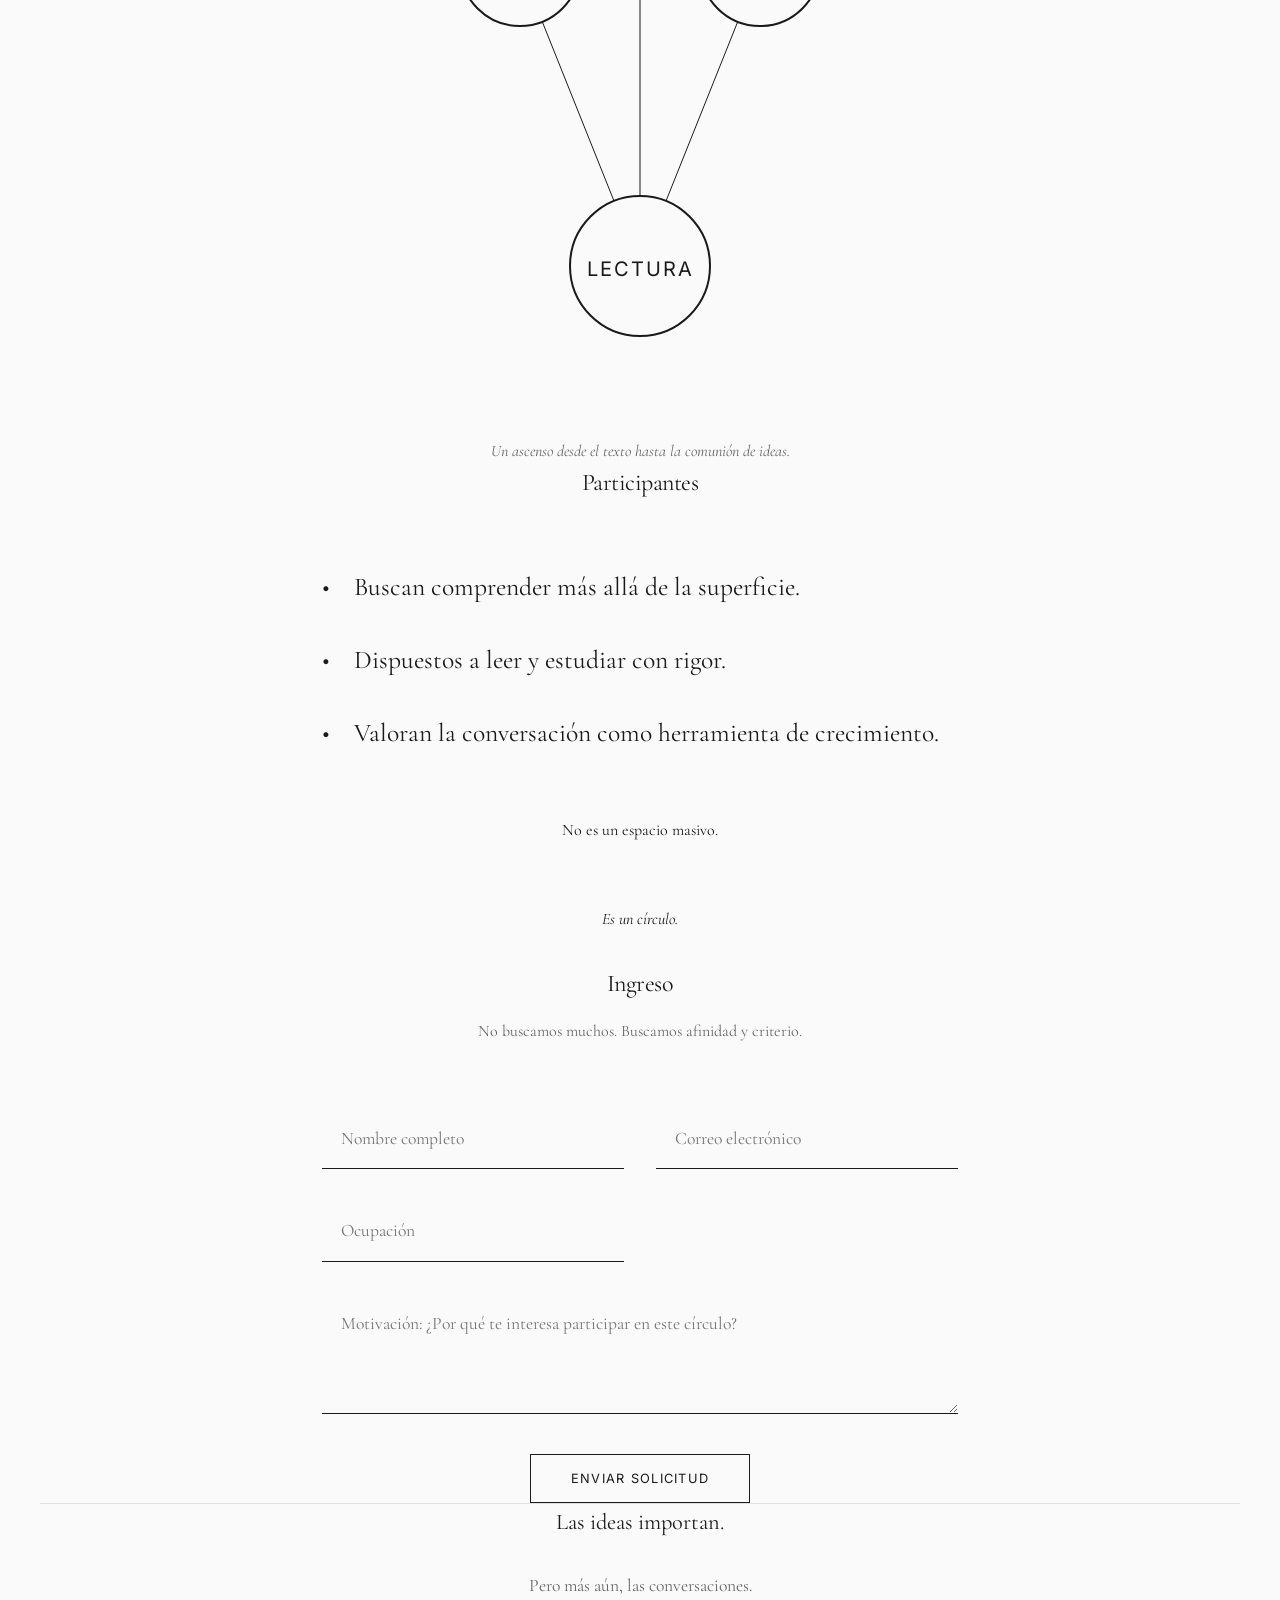
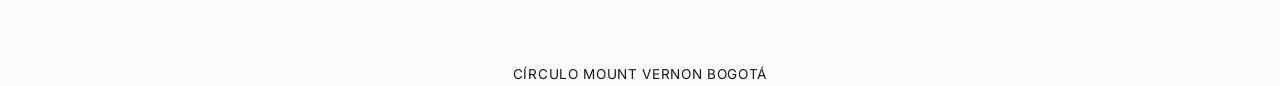
==== commit a53dd90b: "feat: Replace the "Ciclo de ejemplo" section with an interactive SVG Cabbalistic Matrix visualizatio" ====
--- a/index.html
+++ b/index.html
@@ -108,21 +108,53 @@
         </div>
     </section>
 
-    <!-- 5. CICLO EJEMPLO -->
+    <!-- 5. CICLO EJEMPLO (CABBALISTIC MATRIX) -->
     <section id="ciclo" class="container-narrow">
-        <h2 class="centered heading-serif">Ciclo de ejemplo</h2>
-        <div class="ciclo-container">
-            <h4 class="text-sans centered">Tema: Ciudad y poder</h4>
-            <div class="ciclo-flow">
-                <div class="ciclo-step">Lectura</div>
-                <div class="ciclo-arrow">→</div>
-                <div class="ciclo-step">Recorrido</div>
-                <div class="ciclo-arrow">→</div>
-                <div class="ciclo-step">Síntesis</div>
-                <div class="ciclo-arrow">→</div>
-                <div class="ciclo-step">Encuentro</div>
-            </div>
-        </div>
+        <h2 class="centered heading-serif" style="margin-bottom: var(--spacing-lg);">El Camino del Círculo</h2>
+        <div class="ciclo-matrix">
+            <svg class="matrix-svg" viewBox="0 0 200 500" xmlns="http://www.w3.org/2000/svg">
+                <!-- Strategic Paths -->
+                <path class="matrix-path" d="M100 450 L100 50" stroke="currentColor" stroke-width="0.5" fill="none" />
+                <path class="matrix-path" d="M100 450 L40 300 L100 150 L160 300 L100 450" stroke="currentColor" stroke-width="0.5" stroke-dasharray="4 4" fill="none" />
+                <path class="matrix-path" d="M40 300 L160 300" stroke="currentColor" stroke-width="0.5" stroke-dasharray="2 2" fill="none" />
+
+                <!-- Nodes -->
+                <!-- 1. Lectura (The Base) -->
+                <g class="matrix-node" transform="translate(100, 450)">
+                    <circle class="matrix-circle" r="35" />
+                    <text x="0" y="5" text-anchor="middle">Lectura</text>
+                </g>
+
+                <!-- 2. Recorrido (The Experience) -->
+                <g class="matrix-node" transform="translate(40, 300)">
+                    <circle class="matrix-circle" r="30" />
+                    <text x="0" y="5" text-anchor="middle">Recorrido</text>
+                </g>
+
+                <!-- 3. Síntesis (The Mind) -->
+                <g class="matrix-node" transform="translate(160, 300)">
+                    <circle class="matrix-circle" r="30" />
+                    <text x="0" y="5" text-anchor="middle">Síntesis</text>
+                </g>
+
+                <!-- 4. Encuentro (The Apex) -->
+                <g class="matrix-node" transform="translate(100, 150)">
+                    <circle class="matrix-circle node-highlight" r="40" />
+                    <text x="0" y="5" text-anchor="middle" style="font-weight: 600;">Encuentro</text>
+                </g>
+                
+                <!-- Final Goal Arrow to Ingreso -->
+                <path class="matrix-path" d="M100 110 L100 50" stroke="currentColor" stroke-width="2" marker-end="url(#arrowhead)" />
+                <defs>
+                    <marker id="arrowhead" markerWidth="10" markerHeight="7" refX="0" refY="3.5" orient="auto">
+                        <polygon points="0 0, 10 3.5, 0 7" fill="currentColor" />
+                    </marker>
+                </defs>
+            </svg>
+        </div>
+        <p class="centered" style="font-style: italic; color: var(--text-secondary); margin-top: var(--spacing-md);">
+            Un ascenso desde el texto hasta la comunión de ideas.
+        </p>
     </section>
 
     <!-- 6. PARTICIPANTES -->
--- a/styles.css
+++ b/styles.css
@@ -36,7 +36,7 @@
     -webkit-font-smoothing: antialiased;
 }
 
-/* Texture Overlay */
+/* Texture & Sacred Geometry Overlay */
 body::before {
     content: "";
     position: fixed;
@@ -45,6 +45,20 @@
     pointer-events: none;
     z-index: 9999;
     background-image: url("data:image/svg+xml,%3Csvg viewBox='0 0 200 200' xmlns='http://www.w3.org/2000/svg'%3E%3Cfilter id='noiseFilter'%3E%3CfeTurbulence type='fractalNoise' baseFrequency='0.65' numOctaves='3' stitchTiles='stitch'/%3E%3C/filter%3E%3Crect width='100%25' height='100%25' filter='url(%23noiseFilter)'/%3E%3C/svg%3E");
+}
+
+body::after {
+    content: "";
+    position: fixed;
+    top: 0; left: 0; width: 100%; height: 100%;
+    opacity: 0.03;
+    pointer-events: none;
+    z-index: -1;
+    background-image: 
+        linear-gradient(var(--text-primary) 1px, transparent 1px),
+        linear-gradient(90deg, var(--text-primary) 1px, transparent 1px),
+        radial-gradient(circle at 50% 50%, transparent 400px, var(--text-primary) 401px, transparent 402px);
+    background-size: 100px 100px, 100px 100px, 100% 100%;
 }
 
 /* Typography */
@@ -205,31 +219,64 @@
     font-size: 1.4rem;
 }
 
-/* CICLO */
-.ciclo-container {
-    border: 1px solid var(--border-color);
-    padding: var(--spacing-lg);
-    margin-top: var(--spacing-lg);
-}
-
-.ciclo-flow {
-    display: flex;
-    justify-content: space-between;
-    align-items: center;
-    margin-top: var(--spacing-md);
-}
-
-.ciclo-step {
-    font-size: 1.1rem;
+/* CICLO - CABBALISTIC MATRIX */
+.ciclo-matrix {
+    max-width: 400px;
+    margin: var(--spacing-lg) auto;
     position: relative;
 }
 
-.ciclo-arrow {
-    font-size: 1.5rem;
-    color: var(--text-secondary);
-}
-
-/* PARTICIPANTES */
+.matrix-svg {
+    width: 100%;
+    height: auto;
+    overflow: visible;
+}
+
+.matrix-path {
+    stroke-dasharray: 1000;
+    stroke-dashoffset: 1000;
+    transition: stroke-dashoffset 2s ease-out;
+}
+
+section.visible .matrix-path {
+    stroke-dashoffset: 0;
+}
+
+.matrix-node {
+    cursor: default;
+    transition: var(--transition);
+}
+
+.matrix-node text {
+    font-family: var(--font-sans);
+    font-size: 10px;
+    letter-spacing: 0.1em;
+    text-transform: uppercase;
+    fill: var(--text-primary);
+}
+
+.matrix-circle {
+    fill: var(--bg-color);
+    stroke: var(--text-primary);
+    stroke-width: 1;
+    transition: var(--transition);
+}
+
+.matrix-node:hover .matrix-circle {
+    fill: var(--text-primary);
+    stroke: var(--bg-color);
+}
+
+.matrix-node:hover text {
+    fill: var(--bg-color);
+}
+
+.node-highlight {
+    stroke-width: 2;
+    filter: drop-shadow(0 0 5px rgba(0,0,0,0.2));
+}
+
+/* PARTICIPANTES & INGRESO REFINEMENT */
 .participantes-list {
     list-style: none;
     margin-top: var(--spacing-lg);
